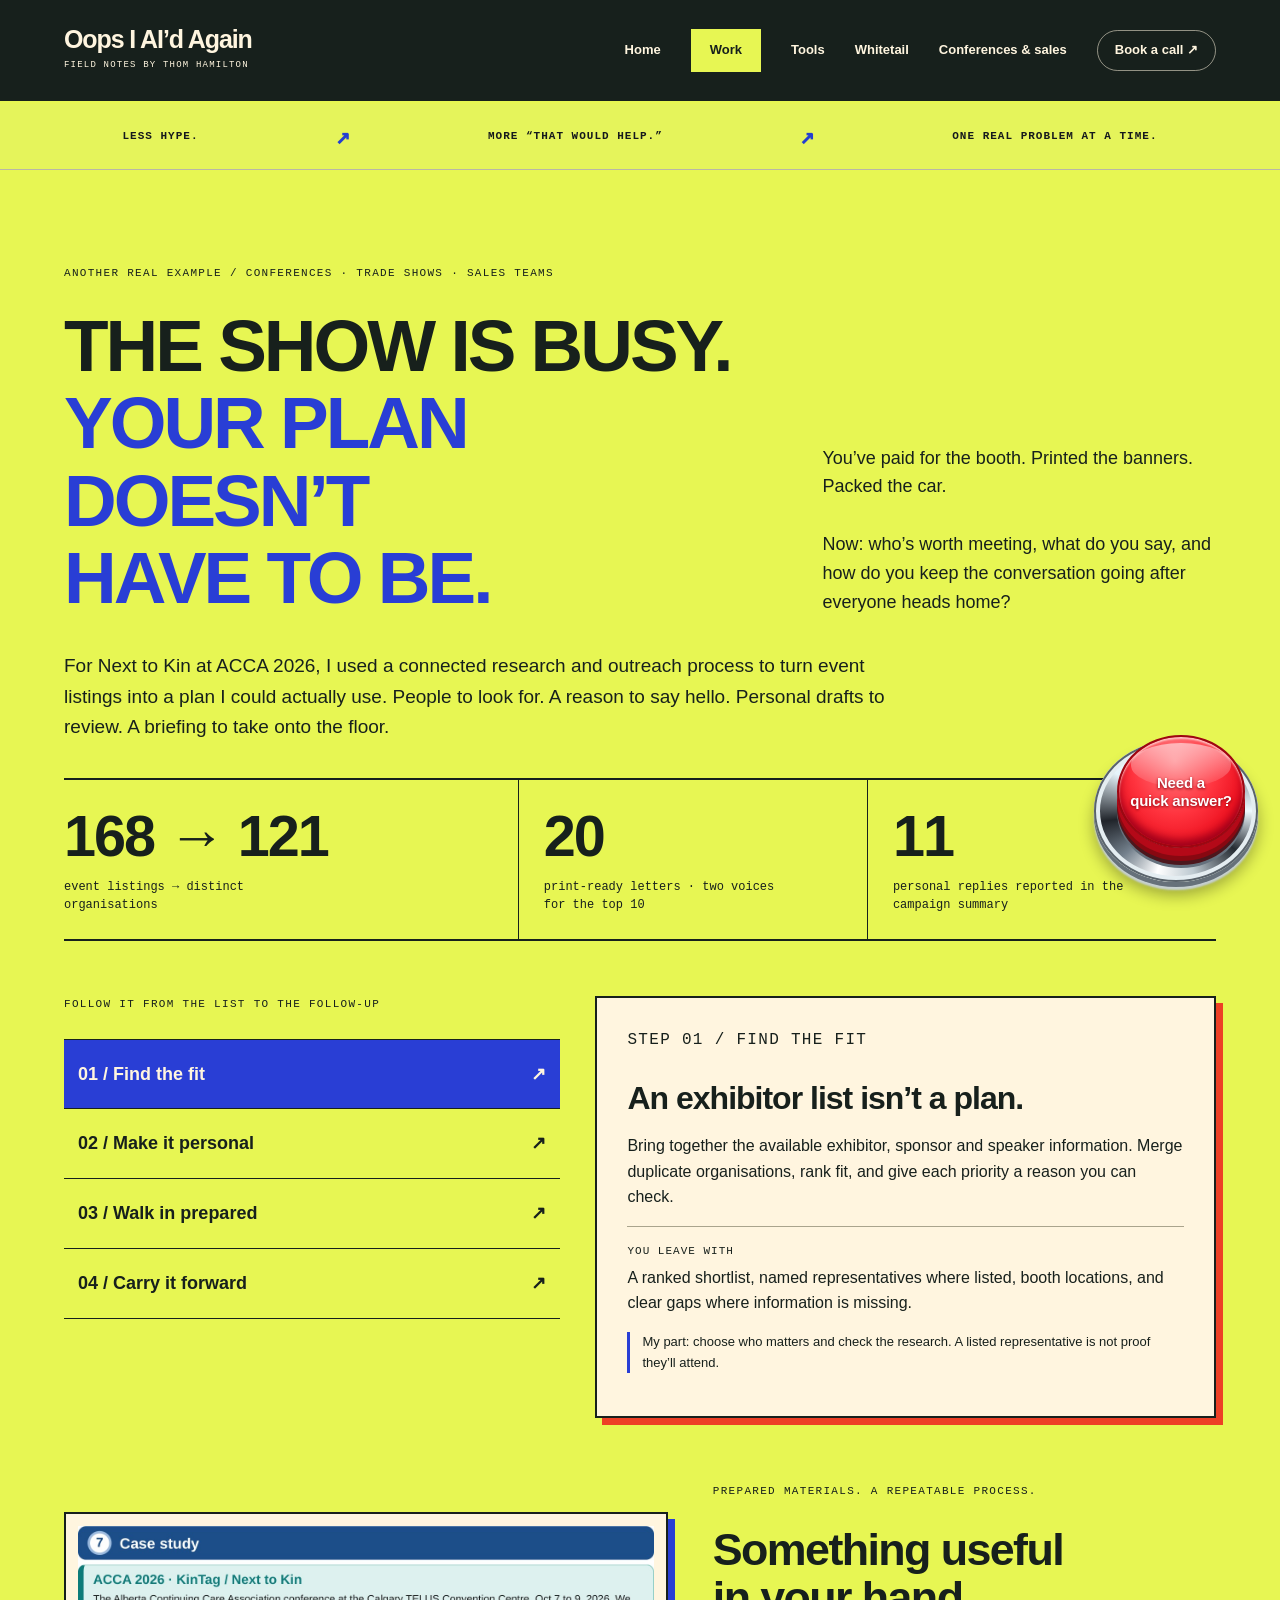
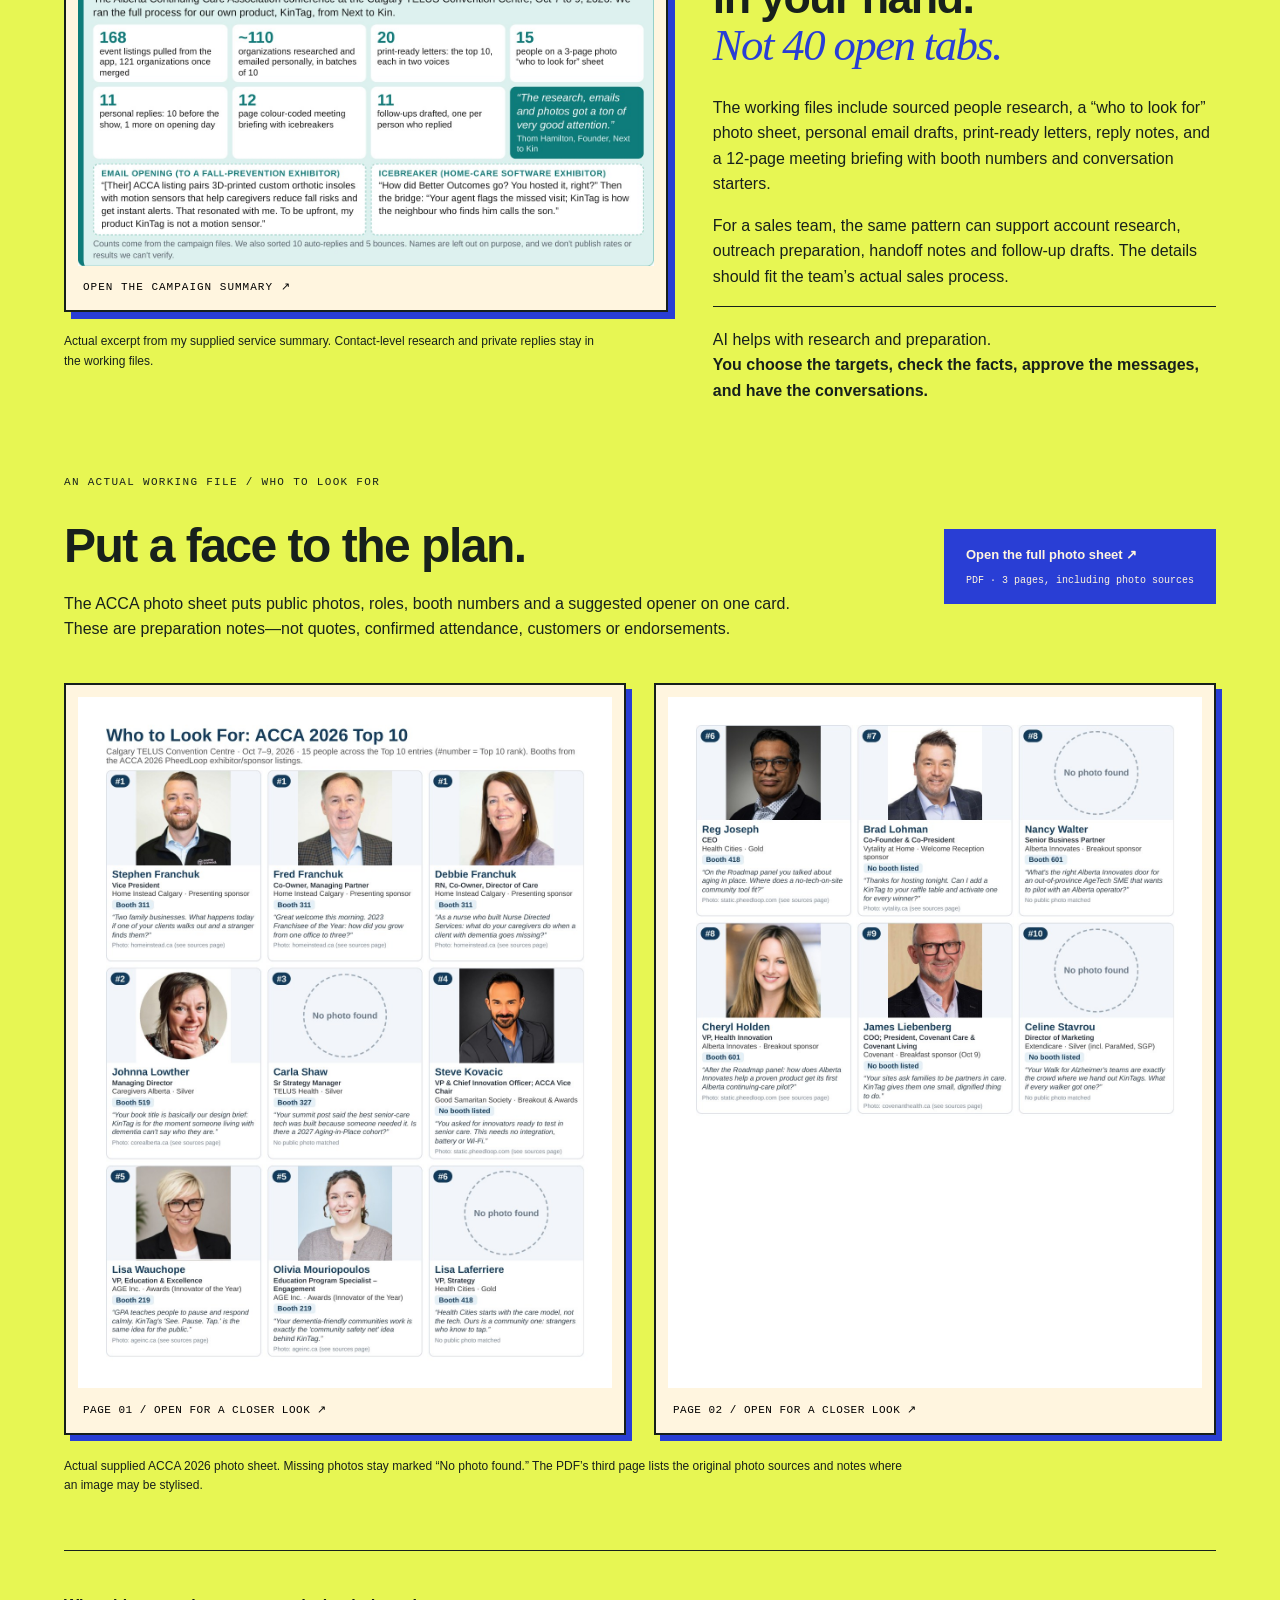
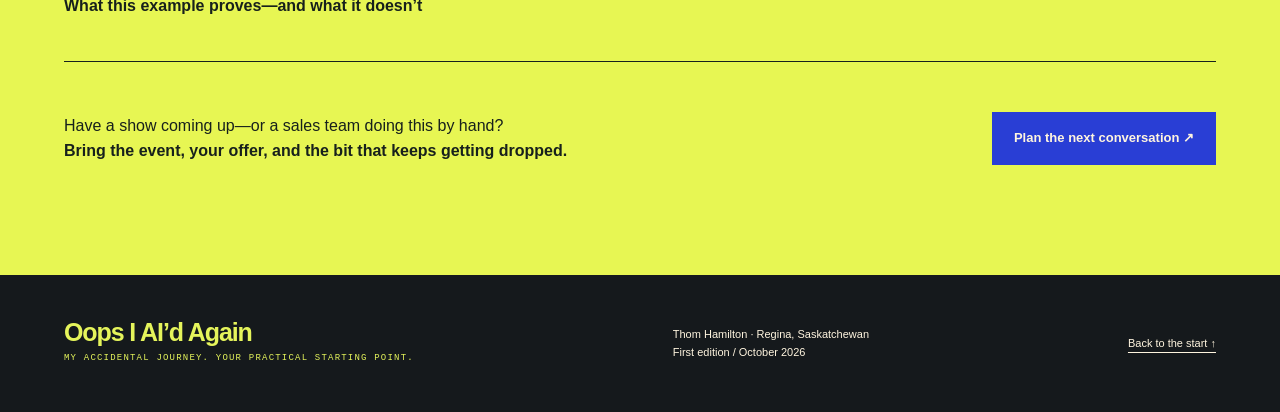
==== conference.html @ 18bdc0ee "Import current Oops I AI’d Again site from Vercel" ====
<!DOCTYPE html>

<html lang="en"><head><meta charset="utf-8"/><meta content="width=device-width,initial-scale=1" name="viewport"/><title>Conference and sales outreach — Oops I AI’d Again</title><meta content="Conference and sales outreach. Actual work and practical field notes from Thom Hamilton." name="description"/><link href="style.css" rel="stylesheet"/></head><body>
<a class="skip" href="#main">Skip to content</a><header><a class="brand" href="/">Oops I AI’d Again<span>FIELD NOTES BY THOM HAMILTON</span></a><nav aria-label="Main"><a href="/">Home</a><a class="nav-work" href="work.html">Work</a><a href="/#website-check">Tools</a><a href="whitetail.html">Whitetail</a><a href="conference.html">Conferences &amp; sales</a><a class="nav-cta" href="https://calendar.app.google/zX1U5LTyb2GVK5Aa7" rel="noopener" target="_blank">Book a call ↗</a></nav></header>
<main id="main">
<div aria-hidden="true" class="colour-strip"><span>LESS HYPE.</span><b>↗</b><span>MORE “THAT WOULD HELP.”</span><b>↗</b><span>ONE REAL PROBLEM AT A TIME.</span></div>
<dialog aria-labelledby="artifact-title" id="artifact-dialog"><div class="artifact-toolbar"><h2 id="artifact-title"></h2><button aria-label="Close work sample" id="close-artifact">Close ×</button></div><p id="artifact-caption"></p><div class="artifact-image-wrap"><img alt="" id="artifact-image"/></div></dialog>
<section class="section conference-case" id="conference"><div class="conference-top"><div><p class="eyebrow">ANOTHER REAL EXAMPLE / CONFERENCES · TRADE SHOWS · SALES TEAMS</p><h2>THE SHOW IS BUSY.<br/><span>YOUR PLAN DOESN’T<br/>HAVE TO BE.</span></h2></div><p>You’ve paid for the booth. Printed the banners. Packed the car.<br/><br/>Now: who’s worth meeting, what do you say, and how do you keep the conversation going after everyone heads home?</p></div><p class="conference-lede">For Next to Kin at ACCA 2026, I used a connected research and outreach process to turn event listings into a plan I could actually use. People to look for. A reason to say hello. Personal drafts to review. A briefing to take onto the floor.</p><div class="conference-stats"><div><strong>168 → 121</strong><span>event listings → distinct organisations</span></div><div><strong>20</strong><span>print-ready letters · two voices for the top 10</span></div><div><strong>11</strong><span>personal replies reported in the campaign summary</span></div></div><div class="conference-walkthrough"><div><p class="eyebrow">FOLLOW IT FROM THE LIST TO THE FOLLOW-UP</p><div aria-label="Explore the conference outreach process" class="conference-controls" role="group"><button aria-pressed="true" data-conference="0" type="button">01 / Find the fit <span>↗</span></button><button aria-pressed="false" data-conference="1" type="button">02 / Make it personal <span>↗</span></button><button aria-pressed="false" data-conference="2" type="button">03 / Walk in prepared <span>↗</span></button><button aria-pressed="false" data-conference="3" type="button">04 / Carry it forward <span>↗</span></button></div></div><div aria-label="Selected outreach step" aria-live="polite" class="conference-panel" id="conference-panel" role="region"><p class="eyebrow" id="conference-step">STEP 01 / FIND THE FIT</p><h3 id="conference-title">An exhibitor list isn’t a plan.</h3><p id="conference-description">Bring together the available exhibitor, sponsor and speaker information. Merge duplicate organisations, rank fit, and give each priority a reason you can check.</p><p class="conference-output"><strong>You leave with</strong><span id="conference-output">A ranked shortlist, named representatives where listed, booth locations, and clear gaps where information is missing.</span></p><p id="conference-human">My part: choose who matters and check the research. A listed representative is not proof they’ll attend.</p></div></div><div class="conference-evidence"><figure><button aria-label="Inspect the actual ACCA campaign summary excerpt" data-artifact="conference-proof" type="button"><img alt="Excerpt from the supplied ACCA 2026 campaign summary showing preparation counts, reported replies and anonymised outreach examples" height="798" loading="lazy" src="assets/conference-proof.jpg" width="1350"/><span>OPEN THE CAMPAIGN SUMMARY ↗</span></button><figcaption>Actual excerpt from my supplied service summary. Contact-level research and private replies stay in the working files.</figcaption></figure><div><p class="eyebrow">PREPARED MATERIALS. A REPEATABLE PROCESS.</p><h3>Something useful<br/>in your hand.<br/><em>Not 40 open tabs.</em></h3><p>The working files include sourced people research, a “who to look for” photo sheet, personal email drafts, print-ready letters, reply notes, and a 12-page meeting briefing with booth numbers and conversation starters.</p><p>For a sales team, the same pattern can support account research, outreach preparation, handoff notes and follow-up drafts. The details should fit the team’s actual sales process.</p><p class="conference-approval">AI helps with research and preparation.<br/><strong>You choose the targets, check the facts, approve the messages, and have the conversations.</strong></p></div></div><div class="conference-photo-proof"><div class="photo-proof-heading"><div><p class="eyebrow">AN ACTUAL WORKING FILE / WHO TO LOOK FOR</p><h3>Put a face to the plan.</h3><p>The ACCA photo sheet puts public photos, roles, booth numbers and a suggested opener on one card. These are preparation notes—not quotes, confirmed attendance, customers or endorsements.</p></div><a class="button" href="assets/conference-photo-sheet.pdf" rel="noopener" target="_blank">Open the full photo sheet ↗<span class="photo-pdf-note">PDF · 3 pages, including photo sources</span></a></div><div class="conference-photo-pages"><figure><button aria-label="Enlarge page one of the actual ACCA photo sheet" data-artifact="conference-photos-1" type="button"><img alt="Page one of Thom’s ACCA 2026 who-to-look-for sheet with public profile photos, roles, booths and suggested openers" height="1584" loading="lazy" src="assets/conference-photos-1.jpg" width="1224"/><span>PAGE 01 / OPEN FOR A CLOSER LOOK ↗</span></button></figure><figure><button aria-label="Enlarge page two of the actual ACCA photo sheet" data-artifact="conference-photos-2" type="button"><img alt="Page two of the ACCA photo sheet, including clearly marked gaps where no matching public photo was found" height="1584" loading="lazy" src="assets/conference-photos-2.jpg" width="1224"/><span>PAGE 02 / OPEN FOR A CLOSER LOOK ↗</span></button></figure></div><p class="photo-proof-caption">Actual supplied ACCA 2026 photo sheet. Missing photos stay marked “No photo found.” The PDF’s third page lists the original photo sources and notes where an image may be stylised.</p></div><details class="conference-record"><summary>What this example proves—and what it doesn’t</summary><p>This is my own Next to Kin / KinTag campaign for ACCA 2026 in Calgary, October 7–9. The supplied playbook and campaign summary describe 168 listings merged into 121 organisations, 20 letter variants for the top 10, a 12-page briefing, and 11 personal replies. The summary separates those replies from 10 auto-replies and 5 bounces.</p><p>These are documented preparation and reported reply counts, not independently audited results, booked meetings, sales or a conversion rate. The exhibit and sponsor research distinguishes listed people from likely contacts; it doesn’t establish who attended. Follow-up drafts are preparation, not proof of a completed sale.</p><p>Every event has different data and access limits. We agree on the scope first. Event outreach is quoted for the research, volume, materials and support involved; the site’s $999 AI implementation starting price is not a fixed price for a complete conference campaign.</p></details><div class="conference-cta"><p>Have a show coming up—or a sales team doing this by hand?<br/><strong>Bring the event, your offer, and the bit that keeps getting dropped.</strong></p><a class="button" href="https://calendar.app.google/zX1U5LTyb2GVK5Aa7" rel="noopener" target="_blank">Plan the next conversation ↗</a></div></section>
</main><footer><a class="brand" href="/">Oops I AI’d Again<span>MY ACCIDENTAL JOURNEY. YOUR PRACTICAL STARTING POINT.</span></a><p>Thom Hamilton · Regina, Saskatchewan<br/>First edition / October 2026</p><a href="#main">Back to the start ↑</a></footer><button aria-controls="thom-bot" aria-expanded="false" class="bot-launch" id="thom-bot-toggle"><span class="bot-button-face"><span>Need a<br/>quick answer?</span></span></button><aside aria-labelledby="bot-title" aria-modal="false" class="thom-bot" hidden="" id="thom-bot" role="dialog"><div class="bot-head"><div><span>OOPS / A LITTLE HELP</span><h2 id="bot-title">Ask about Thom.</h2></div><button aria-label="Close chat" id="bot-close" type="button">×</button></div><p class="bot-intro">I’m the site’s AI helper, not Thom. I can explain his work and help you find a place to start.</p><div aria-label="Conversation" aria-live="polite" class="bot-messages" id="bot-messages" role="log" tabindex="0"><div class="bot-message assistant"><p>What are you curious about? The things Thom builds, how he approaches a problem, or whether a chat might help?</p></div></div><div class="bot-suggestions" id="bot-suggestions"><button type="button">What does Thom actually do?</button><button type="button">What did he build for Whitetail?</button><button type="button">How much does it cost to work with him?</button></div><form id="bot-form"><label class="bot-label" for="bot-question">Your question</label><div class="bot-input"><textarea aria-describedby="bot-privacy" id="bot-question" maxlength="1200" placeholder="Ask me something…" required="" rows="2"></textarea><button id="bot-send" type="submit">Ask ↗</button></div></form><p id="bot-status" role="status"></p><p id="bot-privacy">Messages go to the AI service. Leave out private or customer information. This chat doesn’t email Thom.</p><div class="bot-foot"><a href="https://calendar.app.google/zX1U5LTyb2GVK5Aa7" rel="noopener" target="_blank">Talk to the actual Thom ↗</a><button id="bot-clear" type="button">Clear chat</button></div></aside><script src="app.js"></script><script src="bot.js"></script></body></html>
---- style.css ----
:root{--paper:#f5f2e9;--ink:#202b26;--muted:#63675c;--orange:#dc4827;--line:#c9c9bb;--green:#dce4d7}*{box-sizing:border-box}html{scroll-behavior:smooth;scroll-padding-top:26px}body{margin:0;background:var(--paper);color:var(--ink);font-family:Arial,Helvetica,sans-serif;font-size:16px;line-height:1.6}a{color:inherit;text-underline-offset:5px}button,textarea{font:inherit}button,a,summary,textarea{outline-offset:6px}button{cursor:pointer}header{max-width:1440px;margin:auto;padding:29px 5%;display:flex;justify-content:space-between;align-items:center;border-bottom:1px solid var(--line)}.brand{text-decoration:none;font-weight:900;font-size:23px;letter-spacing:-1px;line-height:1.2}.brand span{display:block;font:9px/2.5 monospace;letter-spacing:1.2px}nav{display:flex;gap:30px;align-items:center;font-size:13px}nav a{text-decoration:none}.nav-cta{border:1px solid;padding:9px 17px}.hero{position:relative;max-width:1440px;margin:auto;padding:45px 5% 0}.eyebrow{font:11px/1.6 monospace;letter-spacing:1.3px;margin:0 0 25px}.dot{display:inline-block;width:7px;height:7px;background:var(--orange);border-radius:50%;margin-right:8px}h1{font-size:clamp(66px,8.8vw,128px);line-height:.99;letter-spacing:-7px;margin:35px 0 35px;font-weight:800;max-width:1050px}em{font-family:Georgia,serif;font-weight:400;color:var(--orange)}.hero-bottom{display:flex;justify-content:space-between;align-items:end;max-width:1030px;gap:25px}.hero-bottom p{font-size:17px;line-height:1.8;margin:0}.hero-bottom strong{font-weight:400;color:var(--muted);font-size:14px}.button{display:inline-flex;align-items:center;justify-content:space-between;gap:35px;border:0;background:var(--ink);color:var(--paper);padding:16px 22px;text-decoration:none;font-size:13px}.button:hover{background:var(--orange)}.margin-note{position:absolute;right:7%;top:230px;transform:rotate(8deg);font:italic 20px/1.3 Georgia;color:var(--orange)}.margin-note svg{display:block;width:85px;fill:none;stroke:var(--orange);stroke-width:2}.hero-rule{margin-top:57px;padding:17px 0;display:flex;justify-content:space-between;border-top:1px solid var(--line);font:9px/1.5 monospace;letter-spacing:1px}.section{padding:95px max(5%,calc((100vw - 1296px)/2));border-top:1px solid var(--line);scroll-margin-top:0}h2{font-size:clamp(37px,4.2vw,61px);line-height:1.06;letter-spacing:-2.5px;margin:0 0 25px;max-width:850px}h3{line-height:1.2;letter-spacing:-.6px}.section-intro{max-width:780px}.section-intro>p:last-child{color:var(--muted);max-width:650px}.headaches{margin-top:40px;display:grid;grid-template-columns:1fr 1fr;gap:0 35px}.headaches button{border:0;border-top:1px solid var(--line);padding:19px 8px;background:none;display:flex;gap:20px;text-align:left;color:var(--muted);font:12px monospace}.headaches button span{flex:1;font:20px Arial;color:var(--ink)}.headaches button[aria-pressed=true]{background:var(--green)}.pain-result{margin-top:30px;padding:30px;border:1px solid var(--line);border-left:4px solid var(--orange);max-width:900px}.pain-result .eyebrow{margin-bottom:10px}.pain-result h3{margin:0;font-size:25px}.pain-result p{max-width:720px;color:var(--muted)}.pain-result a{font-size:13px}.job{background:var(--ink);color:var(--paper)}.job .section-intro>p:last-child{color:#c3cbbf}.status-note{font-size:12px;max-width:950px;margin:30px 0;color:#c3cbbf}.badge{display:inline-block;font:9px/1.5 monospace;letter-spacing:.6px;padding:4px 8px;background:#dfe8d8;color:var(--ink);margin-right:8px}.job-layout{display:grid;grid-template-columns:34% 1fr;border:1px solid #5a635b;margin-top:28px}.steps{display:flex;flex-direction:column;border-right:1px solid #5a635b}.steps button{background:none;color:#c3cbbf;text-align:left;border:0;border-bottom:1px solid #5a635b;padding:17px 20px;font-size:13px;display:flex;gap:18px}.steps button:last-child{border:0}.steps button[aria-pressed=true]{background:#e8e9dd;color:var(--ink)}.steps button span{font:10px monospace;color:var(--orange)}.step-panel{padding:35px 40px;min-height:560px}.step-panel h3{font-size:35px;margin:5px 0 25px}.step-panel dl{display:grid;grid-template-columns:1fr 1fr;gap:24px;margin:0}.step-panel dt{font:10px monospace;letter-spacing:1px;color:#bfc9b8;margin-bottom:7px}.step-panel dd{margin:0;font-size:14px}.equivalent{margin-top:28px;background:#35423a;padding:18px;font-size:14px}.equivalent strong{font:10px monospace;letter-spacing:1px;color:#d7dfcf;display:block;margin-bottom:7px}.job-footer{display:flex;justify-content:space-between;align-items:center;margin-top:18px;font:10px monospace;color:#c3cbbf}.job-footer button{background:none;border:1px solid #86917f;color:var(--paper);padding:9px 18px}.story{display:grid;grid-template-columns:1.3fr 1fr;gap:10%}.story h2{max-width:650px}.story p:not(.eyebrow){max-width:650px}.large{font-size:22px;line-height:1.5}.notebook{background:#e9e8dc;border:1px solid #c4c7b6;transform:rotate(2deg);padding:30px;align-self:center;box-shadow:7px 8px 0 #dedfd0}.notebook>div{padding:20px 0;border-top:1px solid #bfc4b4}.notebook span{font:10px monospace;letter-spacing:1px;color:var(--muted)}.notebook h3{font:italic 33px Georgia;margin:12px 0}.notebook p{margin-bottom:0}.notebook .scribble{font:italic 23px Georgia;color:var(--orange)}.filters{display:flex;gap:10px;flex-wrap:wrap;margin:35px 0}.filters button{background:none;border:1px solid var(--line);border-radius:30px;padding:9px 17px;font-size:12px;color:var(--ink)}.filters button[aria-pressed=true]{background:var(--ink);color:var(--paper);border-color:var(--ink)}.work-grid{display:grid;grid-template-columns:repeat(3,1fr);gap:18px}.work-card{padding:25px;border:1px solid var(--line);display:flex;flex-direction:column;min-height:260px;background:#f8f6ee}.work-card .num{font:12px monospace;color:var(--orange);margin-bottom:22px}.work-card h3{font-size:24px;margin:0 0 13px}.work-card p{font-size:14px;color:var(--muted);margin:0 0 20px}.work-card .badge{margin-top:auto;align-self:start}.source-note{font-size:11px;color:var(--muted);margin-top:25px}.mistakes{background:#e7e9df}.mistake-grid{display:grid;grid-template-columns:repeat(3,1fr);gap:45px;margin-top:45px}.mistake-grid span{font:11px monospace;color:var(--orange)}.mistake-grid h3{font-size:26px}.mistake-grid p{font-size:14px;color:#515c50}.wiring{display:flex;gap:15px;align-items:center;flex-wrap:wrap;padding:30px 0}.wiring span{border:1px solid var(--line);padding:16px 22px;font-size:14px}.wiring .human{background:var(--green)}details{border-top:1px solid var(--line);border-bottom:1px solid var(--line);margin-top:20px}summary{cursor:pointer;padding:22px 0;list-style:none;display:flex;justify-content:space-between}details dl{display:grid;grid-template-columns:1fr 1fr;gap:25px 45px;padding-bottom:20px}details dt{font-weight:bold}details dd{margin:6px 0 0;color:var(--muted);font-size:14px}.talk{background:var(--orange);color:#fff8ed}.talk em{color:inherit}.talk>p{max-width:600px}.conversation{max-width:650px;margin-top:35px}.conversation label{display:block;font-size:13px;margin-bottom:10px}textarea{width:100%;padding:18px;border:1px solid #8a2c15;background:#fff5e7;color:var(--ink);resize:vertical;margin-bottom:12px;border-radius:0}.conversation>p{font-size:11px}.contact-note{font-size:12px;opacity:.9;margin-top:30px}footer{padding:40px 5%;display:flex;justify-content:space-between;align-items:center;gap:25px}footer p,footer>a:last-child{font-size:11px}.skip{position:absolute;left:10px;top:-80px;background:var(--ink);color:white;padding:10px;z-index:20}.skip:focus{top:10px}[hidden]{display:none!important}@media(min-width:1600px){.hero{padding-left:0;padding-right:0}}@media(max-width:900px){nav{gap:16px}nav a:first-child{display:none}.margin-note{right:5%;top:310px;font-size:16px}h1{letter-spacing:-4px}.hero-bottom{display:block}.hero-bottom .button{margin-top:25px}.story{gap:40px;grid-template-columns:1fr}.notebook{max-width:620px;transform:none}.work-grid{grid-template-columns:1fr 1fr}.step-panel{padding:28px}.step-panel dl{grid-template-columns:1fr}.job-layout{grid-template-columns:35% 1fr}.mistake-grid{gap:25px}.hero-rule span:nth-child(2){display:none}}@media(max-width:600px){header{padding:20px 6%}.brand{font-size:20px}nav a{display:none}nav .nav-cta{display:block;font-size:11px}.hero{padding:35px 6% 0}.hero .eyebrow{font-size:9px;max-width:260px}h1{font-size:65px;letter-spacing:-3.5px}.margin-note{display:none}.hero-bottom p{font-size:15px}.hero-bottom strong{display:block;margin-top:12px;line-height:1.5}.hero-rule{margin-top:35px;font-size:8px}.section{padding:60px 6%}h2{font-size:40px;letter-spacing:-1.6px}.headaches{grid-template-columns:1fr;margin-top:28px}.headaches button span{font-size:17px}.job-layout{display:block}.steps{display:grid;grid-template-columns:1fr 1fr;border-right:0}.steps button{border-bottom:1px solid #5a635b!important;padding:13px 10px;font-size:11px;gap:9px}.step-panel{padding:25px 20px;min-height:0}.step-panel h3{font-size:29px}.step-panel dl{gap:19px}.job-footer>span{display:none}.job-footer{justify-content:end}.work-grid,.mistake-grid,details dl{grid-template-columns:1fr}.work-card{min-height:230px}.mistake-grid{gap:25px}.mistake-grid h3{margin:12px 0}.wiring{display:grid;grid-template-columns:1fr;text-align:center;gap:8px}.wiring b{transform:rotate(90deg)}footer{padding:30px 6%;align-items:start;flex-direction:column}.filters{gap:8px}.filters button{font-size:11px;padding:8px 12px}.notebook{padding:23px}.pain-result{padding:22px}}@media(prefers-reduced-motion:reduce){html{scroll-behavior:auto}*{animation:none!important;transition:none!important}}
/* Second edition: bold colour fields, process overlays, knockout typography. */
:root{--paper:#fff5df;--ink:#15191c;--muted:#4b514c;--orange:#e63c24;--line:#b9b6a7;--green:#e5f45b;--cobalt:#243fd1;--acid:#e5f45b}header{max-width:none;background:var(--orange);color:var(--paper);border:0;padding-top:24px;padding-bottom:24px}.brand{font-size:25px;letter-spacing:-1.1px}.brand span{font-size:9px}nav{font-weight:700}.nav-cta{border-radius:30px;border-color:#fff5df88}.hero{max-width:none;background:var(--cobalt);color:var(--acid);padding:45px max(5%,calc((100vw - 1296px)/2)) 0;isolation:isolate;overflow:hidden}.hero:after{content:'';position:absolute;inset:0;background:linear-gradient(90deg,#243fd1 10%,#243fd1c9 65%,#243fd144);z-index:-1}.hero-map{position:absolute;right:-70px;top:10px;width:58%;height:100%;color:var(--acid);opacity:.33;z-index:-2;transform:rotate(-12deg);pointer-events:none}.hero-map svg{width:100%;height:100%;object-fit:cover}.hero .dot{background:var(--acid)}h1{font-family:Impact,'Arial Narrow',Arial,sans-serif;font-size:clamp(66px,8.4vw,130px);letter-spacing:-.035em;line-height:.94;font-weight:900;max-width:1160px;margin-top:38px;margin-bottom:35px}h1 em{font-family:inherit;font-style:normal;font-weight:inherit;color:transparent;-webkit-text-stroke:1.6px var(--acid);letter-spacing:-.025em}.hero-bottom{max-width:1150px}.hero-bottom p{color:var(--paper)}.hero-bottom strong{color:#d9defb}.hero .button{background:var(--acid);color:var(--ink);font-weight:700}.hero .button:hover{background:var(--paper)}.margin-note{right:6%;top:148px;font:bold 12px/1.3 monospace;color:var(--acid);border:1px solid var(--acid);padding:16px;transform:rotate(8deg)}.margin-note svg{display:none}.hero-rule{border-color:#e5f45b66;margin-top:48px}.colour-strip{background:var(--acid);display:flex;justify-content:space-around;align-items:center;gap:20px;padding:18px 5%;font:bold 11px monospace;letter-spacing:1px}.colour-strip b{font-size:24px;color:var(--cobalt)}h2{font-weight:900;letter-spacing:-.045em}h2 em{font-family:inherit;font-style:normal;font-weight:900}#stuck{background:var(--paper)}.headaches button{padding:22px 14px}.headaches button[aria-pressed=true]{background:var(--acid);border-color:var(--ink)}.pain-result{background:var(--ink);color:var(--paper);border:0;border-left:6px solid var(--orange)}.pain-result .eyebrow{color:var(--acid)}.pain-result p{color:#d7d8ce}.job{background:var(--orange);color:var(--paper)}.job .section-intro>p:last-child,.status-note{color:#fff0dc}.badge{background:var(--acid);color:var(--ink);font-weight:700}.job-layout{border-color:#fff5df77;background:#a3211233}.steps{border-color:#fff5df77}.steps button{color:var(--paper);border-color:#fff5df77;font-weight:600}.steps button span{color:var(--acid)}.steps button[aria-pressed=true]{background:var(--acid);color:var(--ink)}.steps button[aria-pressed=true] span{color:var(--ink)}.step-panel dt{color:var(--acid)}.equivalent{background:#15191c;color:var(--paper)}.equivalent strong{color:var(--acid)}.job-footer{color:var(--paper)}.job-footer button{border-color:var(--paper);color:var(--paper)}.story{background:var(--acid)}.story h2 em{color:var(--cobalt)}.notebook{background:var(--cobalt);color:var(--paper);border:0;box-shadow:10px 10px 0 var(--orange);transform:rotate(2deg)}.notebook>div{border-color:#fff5df55}.notebook span{color:var(--acid)}.notebook h3{font-family:Arial,sans-serif;font-style:normal;font-weight:800;letter-spacing:-1px}.notebook .scribble{color:var(--acid)}.work{background:var(--paper)}.work-card{border:0;background:#e9e7dc;border-top:4px solid var(--cobalt);min-height:285px}.work-card:nth-child(3n+2){background:#e6eafc;border-color:var(--orange)}.work-card:nth-child(3n){background:#ebf0bd;border-color:var(--ink)}.work-card h3{font-size:27px;font-weight:800}.work-card .num{font-weight:700}.filters button[aria-pressed=true]{background:var(--cobalt);border-color:var(--cobalt)}.mistakes{background:var(--cobalt);color:var(--paper)}.mistakes h2{max-width:1000px}.mistake-grid span{color:var(--acid)}.mistake-grid p{color:#e1e6ff}.mistake-grid article{border-top:1px solid #fff5df77;padding-top:20px}.hood{background:var(--paper)}.wiring span{background:var(--ink);color:var(--paper);border:0}.wiring .human{background:var(--acid);color:var(--ink)}.talk{background:var(--orange);color:var(--paper);position:relative;overflow:hidden}.talk h2{font-size:clamp(48px,6.5vw,95px);max-width:1100px;line-height:.98}.talk h2 em{color:transparent;-webkit-text-stroke:1.5px var(--paper)}.talk .button{background:var(--acid);color:var(--ink);font-weight:700}footer{background:var(--ink);color:var(--paper)}footer .brand{color:var(--acid)}
@media(max-width:900px){.margin-note{display:none}h1{font-size:clamp(64px,9vw,95px)}.hero-map{width:90%;right:-180px}.hero-bottom{display:block}.colour-strip span:last-child,.colour-strip b:last-of-type{display:none}}
@media(max-width:600px){header{padding:20px 6%}.brand{font-size:20px}.hero{padding:35px 6% 0}h1{font-size:clamp(48px,11.8vw,70px);letter-spacing:-.04em;line-height:.98;margin:30px 0}.hero .eyebrow{font-size:9px;max-width:280px}h1 em{-webkit-text-stroke:1px var(--acid)}.hero-bottom p{font-size:15px}.hero-map{width:130%;right:-200px}.hero-rule{margin-top:35px}.colour-strip{font-size:8px;gap:10px;padding:13px 6%}.colour-strip b{font-size:18px}.notebook{transform:none;box-shadow:6px 6px 0 var(--orange)}.steps button{border-color:#fff5df77!important}.talk h2{font-size:49px}.talk h2 em{-webkit-text-stroke:1px var(--paper)}.work-card{min-height:230px}}
.made{background:var(--ink);color:var(--paper);padding-top:70px;padding-bottom:70px}.made-intro{display:grid;grid-template-columns:1.5fr 1fr;align-items:end;gap:60px;margin-bottom:40px}.made h2{font-family:Impact,'Arial Narrow',Arial,sans-serif;font-size:clamp(54px,7vw,100px);line-height:.95;letter-spacing:-.025em;margin-bottom:0}.made .eyebrow{color:var(--acid)}.outline{color:transparent;-webkit-text-stroke:1.3px var(--acid)}.made-intro>p{max-width:400px;font-size:15px;color:#d5d6cc}.artifact{margin:0 0 35px}.artifact-open{display:block;border:0;padding:0;position:relative;width:100%;overflow:hidden;text-align:left;background:var(--paper);color:var(--acid)}.artifact-open img{display:block;width:100%;height:100%;object-fit:contain;transition:transform .4s}.artifact-open:hover img{transform:scale(1.025)}.artifact-open:focus-visible{outline:3px solid var(--acid);outline-offset:5px}.artifact-lead .artifact-open{height:620px}.artifact-lead img{object-fit:cover;object-position:60% 50%}.artifact-wash{position:absolute;inset:0;background:linear-gradient(90deg,#111a67eb 0%,#172e9bac 35%,#172e9b00 75%);pointer-events:none}.artifact-label{position:absolute;top:25px;left:28px;font:10px/1.5 monospace;letter-spacing:1px;max-width:calc(100% - 56px);background:var(--ink);color:var(--paper);padding:7px 10px}.artifact-headline{position:absolute;left:30px;bottom:85px;font:clamp(60px,6.5vw,96px)/.94 Impact,'Arial Narrow',Arial,sans-serif;letter-spacing:-.02em}.artifact-headline>span{color:transparent;-webkit-text-stroke:1.3px var(--acid)}.artifact-inspect{position:absolute;bottom:25px;left:30px;background:var(--acid);color:var(--ink);padding:10px 14px;font:bold 10px/1.5 monospace;letter-spacing:.5px}.artifact figcaption{display:grid;grid-template-columns:1fr 1.5fr;gap:40px;padding:19px 0;border-bottom:1px solid #fff5df55;font-size:13px}.artifact figcaption strong{font-size:18px;line-height:1.3}.artifact figcaption>span{color:#d5d6cc;max-width:650px}.artifact-grid{display:grid;grid-template-columns:1fr 1fr;gap:28px}.artifact-grid .artifact-open{height:650px;padding:60px 30px 65px;background:var(--acid)}.letter-paper .artifact-open{background:var(--orange)}.artifact-grid img{box-shadow:8px 10px 0 #15191c55;object-fit:contain}.artifact-grid figcaption{display:block}.artifact-grid figcaption strong{display:block;margin-bottom:9px}.artifact-process .artifact-open{height:530px}.artifact-process img{object-fit:cover;object-position:50% 40%}.artifact-process .artifact-wash{background:linear-gradient(90deg,#243fd1f5,#243fd1cc 50%,#243fd155)}.artifact-process .artifact-headline{font-size:clamp(45px,6vw,85px)}.made-next{display:inline-block;font-weight:700;font-size:14px;padding:10px 0;color:var(--acid)}#artifact-dialog{width:min(1200px,94vw);max-height:94vh;border:0;background:var(--paper);color:var(--ink);padding:25px}#artifact-dialog::backdrop{background:#10151be8}.artifact-toolbar{display:flex;justify-content:space-between;gap:25px;align-items:center;border-bottom:1px solid var(--line);padding-bottom:15px}.artifact-toolbar h2{font-size:27px;letter-spacing:-1px;margin:0}.artifact-toolbar button{background:var(--ink);color:var(--paper);padding:9px 16px;white-space:nowrap;border:0;font-size:13px}#artifact-caption{font-size:13px;max-width:850px}.artifact-image-wrap{background:#e4e1d4;text-align:center;padding:15px}.artifact-image-wrap img{max-width:100%;height:auto;max-height:none;display:block;margin:auto}body:has(dialog[open]){overflow:hidden}.contact-note a{font-weight:700}@media(max-width:900px){.made-intro{grid-template-columns:1fr;gap:20px}.made-intro>p{max-width:650px}.artifact-lead .artifact-open{height:500px}.artifact-grid .artifact-open{height:500px;padding:70px 20px 70px}.artifact-headline{font-size:65px}.artifact-process .artifact-open{height:470px}}@media(max-width:600px){.made{padding:50px 6%}.made h2{font-size:49px}.made-intro{gap:15px}.artifact-lead .artifact-open{height:440px}.artifact-lead img{object-position:62% 50%}.artifact-wash{background:linear-gradient(0deg,#111a67ee,#172e9b55 60%,#172e9b00)}.artifact-label{font-size:8px;top:15px;left:15px;max-width:calc(100% - 30px);padding:6px 8px}.artifact-headline{left:20px;bottom:75px;font-size:50px}.artifact-inspect{left:20px;bottom:20px;font-size:9px}.artifact figcaption{grid-template-columns:1fr;gap:10px;font-size:12px}.artifact figcaption strong{font-size:19px}.artifact-grid{grid-template-columns:1fr;gap:0}.artifact-grid .artifact-open{height:510px;padding:60px 20px 65px}.artifact-process .artifact-open{height:380px}.artifact-process .artifact-headline{font-size:42px}.artifact-toolbar h2{font-size:21px}#artifact-dialog{padding:16px}.artifact-image-wrap{padding:0}.artifact-toolbar button{padding:8px 12px}}
/* Actual work is the hero's visual evidence. */
.hero-work{position:absolute;inset:0;z-index:-2;pointer-events:none;overflow:hidden}.hero-work-piece{position:absolute;box-shadow:12px 18px 0 #111a6744}.hero-work-piece img{display:block;width:100%;height:100%;object-fit:cover}.hero-work-art{width:26%;height:79%;top:7%;right:21%;transform:rotate(-13deg);background:#fff}.hero-work-art img{object-fit:contain}.hero-work-letter{width:27%;height:83%;top:6%;right:0;transform:rotate(11deg);background:#fff}.hero-work-letter img{object-fit:contain}.hero-work-tag{width:38%;height:52%;bottom:0;right:10%;transform:rotate(-5deg);border:6px solid var(--acid);box-shadow:14px 16px 0 #15191c66}.hero-work-tag img{object-position:50% 42%}.hero:after{background:linear-gradient(90deg,#243fd1fb 0%,#243fd1e8 30%,#243fd1b8 48%,#243fd14d 77%,#243fd155 100%)}.hero-map{display:none}.hero h1{position:relative;z-index:1;max-width:1120px;text-shadow:0 2px 16px #101e6f33}.hero h1 em{-webkit-text-stroke:1.8px var(--acid);text-shadow:none}.hero-bottom,.hero-rule,.hero>.eyebrow{position:relative;z-index:1}.hero-bottom p{background:#243fd1bd;padding:12px 16px;margin-left:-16px;max-width:580px}.hero-bottom .button{box-shadow:5px 5px 0 #15191c66}.margin-note{top:38px;right:6%;background:var(--ink);z-index:2;border-color:var(--acid)}.hero-rule{background:#243fd1e8}.hero-work-tag:after{content:'FROM MY WORKBENCH';position:absolute;bottom:10px;right:10px;font:bold 9px monospace;letter-spacing:1px;background:var(--ink);color:var(--acid);padding:7px 9px}@media(max-width:900px){.hero-work-art{right:27%;width:35%;height:68%;top:6%}.hero-work-letter{right:-10%;width:40%;height:73%}.hero-work-tag{width:46%;height:42%;right:0%;bottom:2%}.hero:after{background:linear-gradient(90deg,#243fd1fa 0%,#243fd1d9 35%,#243fd188 70%,#243fd16b)}.hero-bottom p{max-width:520px}.margin-note{display:none}}@media(max-width:600px){.hero{padding-bottom:0}.hero-work-art{width:45%;height:290px;right:38%;top:45px;transform:rotate(-12deg)}.hero-work-letter{width:48%;height:300px;right:-7%;top:25px;transform:rotate(13deg)}.hero-work-tag{width:62%;height:190px;bottom:160px;right:-8%;transform:rotate(-8deg);border-width:4px}.hero:after{background:linear-gradient(180deg,#243fd180 0%,#243fd188 38%,#243fd1cc 60%,#243fd1f0 100%),linear-gradient(90deg,#243fd1d9 0%,#243fd14d 100%)}.hero h1{margin-top:38px;margin-bottom:32px}.hero h1 em{-webkit-text-stroke:1.15px var(--acid)}.hero-bottom p{padding:12px 10px;margin-left:-10px;background:#243fd1b8;max-width:100%;font-size:14px}.hero-bottom .button{margin-top:18px}.hero-rule{margin-top:35px}.hero-work-tag:after{font-size:7px;bottom:6px;right:6px;padding:5px}}
#alchemy-privacy{font-size:11px;line-height:1.6;margin:0 0 18px;max-width:620px}#alchemy-status{font-size:12px;line-height:1.6;min-height:20px}.conversation{max-width:850px}#alchemy-go:disabled{opacity:.65;cursor:wait}#alchemy-result{margin-top:35px;border-top:1px solid #fff5df77;padding-top:30px}#alchemy-result>.eyebrow{color:var(--acid);margin-bottom:14px}#alchemy-result>h3{font-size:32px;margin-top:0}#alchemy-cards{display:grid;grid-template-columns:1fr 1fr;gap:15px}#alchemy-cards article{background:var(--paper);color:var(--ink);padding:23px;border-top:5px solid var(--ink)}#alchemy-cards article:nth-child(2){background:var(--acid);border-color:var(--cobalt)}#alchemy-cards h4{font-size:18px;line-height:1.2;margin:0 0 12px;letter-spacing:-.5px}#alchemy-cards p{font-size:14px;line-height:1.65;margin:0}.alchemy-invite{background:var(--ink);color:var(--paper);padding:28px;margin-top:22px}.alchemy-invite h3{font-size:26px;margin:0 0 14px}.alchemy-invite>p{font-size:14px;max-width:650px}.alchemy-copy{display:block;background:transparent;border:0;border-bottom:1px solid #fff5df88;color:var(--paper);padding:8px 0;font-size:12px;margin-top:12px}#alchemy-email-note{font-size:11px;line-height:1.5;margin-bottom:0}@media(max-width:600px){#alchemy-cards{grid-template-columns:1fr}#alchemy-result>h3{font-size:29px}.alchemy-invite{padding:22px}.alchemy-invite .button{padding:14px;gap:15px}}
.whitetail-case{background:var(--cobalt);color:var(--paper)}.case-top{display:grid;grid-template-columns:1.5fr 1fr;gap:70px;align-items:end;margin-bottom:40px}.case-top h2{font-family:Impact,'Arial Narrow',Arial,sans-serif;font-size:clamp(56px,7vw,100px);line-height:.94;margin-bottom:0;letter-spacing:-.02em}.case-top .eyebrow{color:var(--acid)}.case-top>p{max-width:410px;color:#e0e5ff;font-size:15px}.case-flow{display:grid;grid-template-columns:1fr 70px 1fr;align-items:center}.case-before{border:1px solid #fff5df66;padding:25px 30px}.case-before>.eyebrow{color:var(--acid);margin-bottom:15px}.case-before>div{display:flex;justify-content:space-between;gap:20px;padding:15px 0;border-top:1px solid #fff5df44;align-items:center}.case-before strong{font-size:23px;letter-spacing:-.8px}.case-before>div>span{font-size:12px;max-width:170px;text-align:right;color:#dbe1ff}.case-arrow{font-size:45px;text-align:center;color:var(--acid)}.case-after{background:var(--acid);color:var(--ink);padding:30px;align-self:stretch;display:flex;flex-direction:column;justify-content:center}.case-after .eyebrow{margin-bottom:15px}.case-after h3{font-size:67px;line-height:.9;letter-spacing:-3px;margin:0 0 20px}.case-after>p:not(.eyebrow){font-size:15px;max-width:450px}.case-after>a{font-size:13px;font-weight:700;align-self:start}.case-after .badge{margin-top:25px;align-self:start;background:var(--ink);color:var(--acid);font-size:8px}.case-point{font-size:clamp(25px,3vw,40px);font-weight:700;letter-spacing:-1px;line-height:1.2;max-width:1000px;margin:45px 0}.case-benefits{display:grid;grid-template-columns:repeat(3,1fr);gap:35px}.case-benefits article{border-top:1px solid #fff5df66;padding-top:20px}.case-benefits article>span{font:10px monospace;color:var(--acid)}.case-benefits h3{font-size:26px;margin:15px 0}.case-benefits p{font-size:14px;color:#e0e5ff}.case-details{border-color:#fff5df66;margin-top:35px}.case-table-wrap{overflow-x:auto}.case-details table{width:100%;border-collapse:collapse;text-align:left;font-size:13px;min-width:650px}.case-details caption{text-align:left;font-size:11px;padding:10px 0 20px;color:var(--acid)}.case-details th,.case-details td{vertical-align:top;padding:14px 15px 14px 0;border-bottom:1px solid #fff5df44}.case-details thead th{font:10px monospace;color:var(--acid)}.case-details tbody th{width:18%}.case-details tbody td{width:41%}.case-footnotes{padding:15px 0;display:grid;grid-template-columns:repeat(3,1fr);gap:25px;font-size:12px;color:#e0e5ff}.case-footnotes strong{color:var(--paper)}.case-to-talk{display:inline-block;color:var(--acid);font-size:14px;font-weight:700;margin-top:25px}@media(max-width:900px){.case-top{grid-template-columns:1fr;gap:20px}.case-top>p{max-width:650px}.case-flow{grid-template-columns:1fr 40px 1fr}.case-before{padding:20px}.case-before>div{display:block}.case-before>div>span{display:block;text-align:left;margin-top:5px}.case-arrow{font-size:30px}.case-after{padding:25px}.case-after h3{font-size:53px}.case-benefits{gap:20px}}@media(max-width:600px){.case-top h2{font-size:49px}.case-flow{grid-template-columns:1fr}.case-before>div{display:flex}.case-before>div>span{text-align:right;max-width:140px}.case-before strong{font-size:21px}.case-arrow{transform:rotate(90deg);font-size:36px;line-height:1.5}.case-after h3{font-size:65px}.case-benefits,.case-footnotes{grid-template-columns:1fr;gap:15px}.case-point{margin:30px 0}.case-benefits h3{margin:12px 0}.case-to-talk{font-size:13px}}
.case-context{max-width:750px;font-size:17px;line-height:1.7;color:#e0e5ff;margin:-20px 0 40px}@media(max-width:600px){.case-context{font-size:15px;margin:-10px 0 30px}}
.case-screens{margin:45px 0}.case-screen-heading{max-width:700px}.case-screen-heading .eyebrow{color:var(--acid);margin-bottom:12px}.case-screen-heading h3{font-size:35px;margin:0 0 15px}.case-screen-heading>p:last-child{font-size:14px;color:#e0e5ff}.case-screen-grid{display:grid;grid-template-columns:1fr 1fr 1fr;gap:22px;margin-top:25px;align-items:start}.case-screen-grid figure{margin:0}.screen-open{width:100%;display:block;padding:0;border:0;background:#efeade;color:var(--ink);text-align:left;box-shadow:7px 7px 0 #15191c55;overflow:hidden}.screen-bar{display:flex;justify-content:space-between;align-items:center;background:var(--ink);color:var(--acid);padding:12px;font:9px/1.5 monospace;letter-spacing:.5px}.screen-bar b{font-size:17px}.screen-open img{display:block;width:100%;height:270px;object-fit:cover;object-position:top left}.case-screen-grid figure:first-child img{object-fit:contain}.case-screen-grid figcaption{padding-top:20px}.case-screen-grid figcaption strong{font-size:21px;line-height:1.2}.case-screen-grid figcaption p{font-size:12px;line-height:1.7;color:#e0e5ff}.case-screen-grid figcaption>span{font:8px monospace;color:var(--acid);letter-spacing:.5px}.screen-open:hover{outline:2px solid var(--acid);outline-offset:4px}@media(max-width:900px){.case-screen-grid{grid-template-columns:1fr}.screen-open img{height:360px;object-fit:contain}.case-screen-grid figure{display:grid;grid-template-columns:1.3fr 1fr;gap:25px}.case-screen-grid figcaption{padding-top:0}.case-screen-grid figure:first-child img{height:260px}}@media(max-width:600px){.case-screen-heading h3{font-size:29px}.case-screen-grid figure{display:block}.case-screen-grid figcaption{padding-top:20px}.screen-open img{height:300px;object-fit:cover}.case-screen-grid figure:first-child img{height:auto}.case-screen-grid figure+figure{margin-top:15px}.case-screen-grid figcaption>span{font-size:8px}}
#slop-gate{width:min(670px,calc(100vw - 32px));max-height:94vh;overflow:auto;border:1px solid #e5f45b66;background:var(--ink);color:var(--paper);padding:42px;box-shadow:14px 14px 0 #243fd188}#slop-gate::backdrop{background:#15191cf2;backdrop-filter:blur(8px)}.gate-label{font:9px/1.6 monospace;letter-spacing:1.1px;color:var(--acid);margin-bottom:30px}.gate-mark{position:absolute;right:42px;top:62px;font:70px/.9 Impact,Arial,sans-serif;color:transparent;-webkit-text-stroke:1px var(--acid);transform:rotate(9deg);margin:0}.gate-mark span{color:var(--acid);-webkit-text-stroke:0}#slop-gate h2{font-size:clamp(48px,6vw,76px);letter-spacing:-3px;line-height:.95;max-width:450px;margin:0 0 25px}#slop-gate h2 em{font-family:Georgia,serif;font-style:italic;color:var(--acid)}#slop-description{font-size:16px;line-height:1.7;max-width:490px;color:#d9d9ce}.gate-question{font-size:22px;line-height:1.3;font-weight:700;margin:25px 0 20px}.gate-actions{display:flex;gap:15px;flex-direction:column;align-items:start}.gate-actions .button{background:var(--acid);color:var(--ink);font-weight:700;padding:16px 20px}.gate-actions>#choose-full{border:0;border-bottom:1px solid #fff5df55;background:none;color:var(--paper);font-size:13px;padding:5px 0}.gate-foot{font:10px/1.6 monospace;color:#aeb5ad;margin:25px 0 0}.version-switch{border:1px solid #fff5df77;background:none;color:inherit;border-radius:25px;font-size:11px;font-weight:700;padding:8px 12px}.version-switch[aria-pressed=true]{background:var(--acid);color:var(--ink);border-color:var(--acid)}#less-note{background:var(--acid);color:var(--ink);padding:11px 5%;font:bold 9px/1.6 monospace;letter-spacing:1px;display:flex;gap:20px;justify-content:space-between}#less-note span{font-weight:400;letter-spacing:0}.less-slop .full-tour-only,.less-slop .colour-strip,.less-slop .notebook,.less-slop .case-benefits,.less-slop .case-point,.less-slop .case-context,.less-slop .margin-note{display:none}.less-slop .story{grid-template-columns:1fr}.less-slop .story>div{max-width:950px}.less-slop .story h2{max-width:850px}.less-slop .section{padding-top:65px;padding-bottom:65px}.less-slop .case-screen-heading>p:last-child{max-width:700px}.less-slop .story .large{font-size:25px}.less-slop .hero-rule span:nth-child(2){display:none}@media(max-width:900px){nav{gap:12px}nav>a:nth-child(2){display:none}}@media(max-width:600px){#slop-gate{padding:28px 24px}.gate-mark{right:24px;top:66px;font-size:55px}#slop-gate h2{font-size:53px;letter-spacing:-2px}.gate-label{font-size:8px;max-width:240px}.gate-question{font-size:21px}.gate-actions .button{font-size:12px;gap:10px;padding:15px}nav .version-switch{display:block;font-size:9px;padding:7px 10px}nav{gap:8px}.nav-cta{padding:7px 10px!important}.brand{font-size:17px}.brand span{font-size:7px}#less-note{display:block;padding:10px 6%}#less-note span{display:block}.less-slop .section{padding-top:45px;padding-bottom:45px}}
#slop-gate.video-stage{width:min(850px,calc(100vw - 32px));padding:28px}.video-stage h2{font-size:45px!important;letter-spacing:-1.5px!important;line-height:1!important;margin-bottom:15px!important}#intro-video{display:block;width:100%;max-height:52vh;aspect-ratio:16/9;background:#000;margin:18px 0}#intro-instruction{font-size:14px}#intro-play{background:var(--acid);color:var(--ink);padding:12px 18px;font-size:12px}#intro-progress{font:11px/1.6 monospace;color:#d9d9ce;margin:16px 0 0}#gate-final .gate-actions>#final-full{border:0;border-bottom:1px solid #fff5df55;background:none;color:var(--paper);font-size:13px;padding:5px 0}#intro-failure{font-size:13px}#intro-failure button{margin-right:15px;padding:8px 12px;background:var(--paper);color:var(--ink);border:0}@media(max-width:600px){#slop-gate.video-stage{padding:20px}.video-stage h2{font-size:34px!important}#intro-video{margin:15px 0}}

/* The public website check */
.website-check{background:#fff5df;color:#17201c}.check-heading{display:grid;grid-template-columns:1.7fr 1fr;align-items:center;gap:60px;margin-bottom:35px}.check-heading h2{font-size:clamp(55px,7vw,105px);letter-spacing:-4px}.website-check .outline{color:transparent;-webkit-text-stroke:2px #293ed5}.check-heading p{max-width:600px;font-size:20px}.check-note{background:#293ed5;color:#fff5df;box-shadow:10px 10px 0 #ed4025;padding:30px;transform:rotate(2deg)}.check-note>span{font:11px monospace;letter-spacing:1px;color:#e7f653}.check-note strong{display:block;font-size:30px;margin:20px 0}.check-note p{font-size:16px}.check-note b{display:block;font-size:55px;line-height:1;text-align:right;color:#e7f653}.website-check>p{max-width:800px}.website-check form{margin:30px 0}.website-check label{display:block;font-weight:700;margin-bottom:12px}.check-entry{display:flex;gap:12px}.check-entry input{flex:1;min-width:0;background:white;border:2px solid #17201c;font:inherit;padding:16px}.check-entry .button{background:#e7f653;color:#17201c;border:2px solid #17201c;font-weight:700;font-size:16px;box-shadow:4px 4px 0 #17201c}.check-entry button:hover{background:#293ed5;color:white}.check-entry button:disabled{opacity:.6;cursor:wait}#check-privacy{font-size:13px;max-width:850px}.website-check details{border-top:1px solid #17201c;border-bottom:1px solid #17201c;padding:16px 0;margin-top:25px}.website-check summary{cursor:pointer;font-weight:700}.website-check textarea{width:100%;box-sizing:border-box;padding:16px;background:white;border:1px solid #17201c;color:#17201c}.website-check pre{white-space:pre-wrap;overflow-wrap:anywhere;font:12px/1.6 monospace;background:#eee9d9;max-height:400px;overflow:auto;padding:20px}.website-check #status{font:13px/1.6 monospace;min-height:25px}.website-check #results{margin-top:35px}.website-check #results[hidden]{display:none}.website-check #results>article{padding:30px;background:#e7f653;margin:20px 0;border-left:6px solid #17201c}.website-check #results>article:first-child{background:#293ed5;color:#fff5df;border:0}.website-check #results>article:first-child h2{color:#e7f653;font-size:32px}.website-check #results>article:first-child p{font-size:20px}.website-check #results h2{font-size:30px;letter-spacing:-1px;line-height:1.15}.website-check .metric-grid{display:grid;grid-template-columns:1fr 1fr;gap:20px;margin:25px 0 45px}.website-check .metric-grid article{border:1px solid #17201c;border-top:6px solid #293ed5;padding:25px}.website-check .metric-grid article.opportunity{border-top-color:#ed4025}.website-check .metric-grid article.check,.website-check .metric-grid article.not_assessed{border-top-color:#80735a}.website-check .metric-grid h2{font-size:25px;margin:15px 0}.website-check .metric-grid p{font-size:15px}.website-check .metric-grid small{font:10px monospace;letter-spacing:.5px}.website-check .metric-next{border-top:1px solid #c9c3b2;padding-top:15px;font-weight:600}.website-check .metric-grid a{font:12px monospace}.website-check #email{display:inline-block;padding:15px 20px;background:#ed4025;color:white;font-weight:700;text-decoration:none}.website-check :focus-visible{outline:3px solid #ed4025;outline-offset:5px}@media(max-width:700px){.check-heading{grid-template-columns:1fr;gap:25px}.check-heading h2{letter-spacing:-2px}.check-note{margin-right:12px}.check-entry{flex-direction:column}.website-check .metric-grid{grid-template-columns:1fr}.check-entry button{justify-content:center}header nav{flex-wrap:wrap;gap:12px}}

.call-invite{display:grid;grid-template-columns:1.3fr 1fr;gap:40px;background:#293ed5;color:#fff5df;padding:36px;margin:0 0 60px;box-shadow:9px 9px 0 #e7f653}.call-invite h3{font-size:clamp(30px,4vw,48px);margin:15px 0;line-height:1.05}.call-invite p{max-width:570px}.call-invite .eyebrow{color:#e7f653}.booking-link{background:#e7f653!important;color:#17201c!important;font-weight:700;display:inline-flex;margin:8px 12px 12px 0;text-decoration:none}.booking-link:hover{background:#fff5df!important}.booking-note{font-size:13px!important;line-height:1.5}.alchemy-invite .booking-link{margin-right:14px}@media(max-width:700px){.call-invite{grid-template-columns:1fr;gap:14px;padding:24px;margin-right:9px}}

/* Public-knowledge assistant */
.bot-launch{position:fixed;right:22px;bottom:20px;z-index:70;background:#e7f653;color:#17201c;border:2px solid #17201c;box-shadow:4px 4px 0 #293ed5;padding:14px 18px;font-weight:700;font-size:14px;cursor:pointer}.thom-bot[hidden]{display:none}.thom-bot{position:fixed;right:22px;bottom:85px;z-index:80;width:min(430px,calc(100vw - 32px));max-height:calc(100dvh - 115px);background:#fff5df;color:#17201c;border:2px solid #17201c;box-shadow:8px 8px 0 #ed4025;display:flex;flex-direction:column;font:14px/1.5 Arial,Helvetica,sans-serif}.bot-head{display:flex;justify-content:space-between;align-items:center;background:#293ed5;color:#fff5df;padding:18px 20px}.bot-head span{font:10px monospace;letter-spacing:1px;color:#e7f653}.bot-head h2{font-size:27px;letter-spacing:-1px;margin:5px 0 0;line-height:1.1}.bot-head button{background:transparent;border:0;color:white;font-size:32px;padding:3px 8px;cursor:pointer}.bot-intro{font-size:12px;margin:12px 18px 6px}.bot-messages{overflow-y:auto;min-height:80px;flex:1;padding:10px 18px;overscroll-behavior:contain}.bot-message{padding:12px 14px;margin-bottom:12px;background:#e9e6d9;border-left:3px solid #293ed5;overflow-wrap:anywhere}.bot-message.user{background:#e7f653;border-left-color:#17201c;margin-left:25px}.bot-message p{white-space:pre-wrap;margin:0}.bot-message a{display:inline-block;margin:9px 12px 0 0;font-size:11px;color:#293ed5;text-underline-offset:3px}.bot-suggestions{display:flex;flex-wrap:wrap;gap:6px;padding:0 18px 10px}.bot-suggestions[hidden]{display:none}.bot-suggestions button{font:12px/1.3 Arial;text-align:left;background:transparent;border:1px solid #293ed5;color:#293ed5;padding:7px 9px;cursor:pointer}.thom-bot form{padding:8px 18px 0}.bot-label{font-size:12px;font-weight:bold;display:block;margin-bottom:6px}.bot-input{display:flex;gap:8px}.bot-input textarea{min-width:0;flex:1;resize:vertical;max-height:110px;background:white;color:#17201c;border:1px solid #17201c;padding:10px;font:14px/1.4 Arial}.bot-input button{background:#e7f653;color:#17201c;border:1px solid #17201c;padding:10px;font-weight:bold;cursor:pointer}.thom-bot button:disabled{opacity:.6;cursor:wait}#bot-status{font-size:11px;margin:7px 18px 0;min-height:16px}#bot-privacy{font-size:10px;margin:6px 18px 10px}.bot-foot{padding:12px 18px;border-top:1px solid #c2bda9;display:flex;justify-content:space-between;gap:10px;align-items:center}.bot-foot a{color:#293ed5;font-weight:700;font-size:12px}.bot-foot button{background:none;border:0;text-decoration:underline;font-size:11px;cursor:pointer}.thom-bot :focus-visible,.bot-launch:focus-visible{outline:3px solid #ed4025;outline-offset:4px}@media(max-width:500px){.thom-bot{right:12px;bottom:80px;max-height:calc(100dvh - 100px)}.bot-launch{right:14px;bottom:16px;font-size:12px;padding:12px}}

.implementation-price{border-top:2px solid currentColor;border-bottom:2px solid currentColor;padding:30px 0;margin:0 0 45px}.implementation-price h3{font-size:clamp(35px,4.5vw,62px);line-height:1.05;letter-spacing:-2px;margin:15px 0 22px}.implementation-price h3 span{color:#e7f653}.implementation-price>p:not(.eyebrow){max-width:720px;font-size:17px}.implementation-price .booking-link{margin-top:12px}

.bot-launch{background:#ed4025;color:#fff5df;font-size:19px;font-weight:800;padding:20px 26px;border:2px solid #17201c;box-shadow:5px 5px 0 #17201c}.bot-launch:hover{background:#c82f19}.bot-launch span{margin-left:10px}@media(max-width:500px){.bot-launch{font-size:16px;padding:17px 20px;max-width:calc(100vw - 32px)}.thom-bot{bottom:95px;max-height:calc(100dvh - 115px)}}

/* A real push-button, inspired by the red/chrome reference. */
.bot-launch{width:164px;height:142px;right:22px;bottom:18px;padding:0;border:0;border-radius:50%;background:conic-gradient(from 12deg,#f4faff 0deg,#78848e 45deg,#effaff 78deg,#252b32 111deg,#bdc9d0 152deg,#fff 185deg,#74818d 218deg,#20242a 250deg,#e6f3fa 290deg,#f4faff 360deg);box-shadow:0 5px 0 #66717a,0 8px 2px #c6d0d3,0 13px 16px #0005,inset 0 0 0 2px #59636b,inset 0 0 0 6px #e4edf1;isolation:isolate;display:grid;place-items:start center}.bot-launch:hover{background:conic-gradient(from 12deg,#fff,#78848e,#effaff,#252b32,#bdc9d0,#fff,#74818d,#20242a,#e6f3fa,#fff)}.bot-button-face{position:relative;display:grid;place-items:center;width:128px;height:113px;margin-top:-5px;border-radius:50%;background:radial-gradient(ellipse at 45% 22%,#ff7c81 0%,#ff333e 45%,#ec101f 73%,#a80512 100%);border:2px solid #9d0611;box-shadow:0 8px 0 #b40918,0 13px 0 #880811,0 17px 0 #4c171d,0 20px 0 #65717d,inset 0 2px 2px #ffc4c4,inset 0 -6px 8px #9e001b;transition:transform .12s,box-shadow .12s}.bot-button-face::before{content:'';position:absolute;top:6px;left:10%;width:80%;height:40%;border-radius:50%;background:linear-gradient(#fff8,#fff1);pointer-events:none}.bot-launch .bot-button-face span{position:relative;z-index:1;margin:0;color:white;font:800 15px/1.15 Arial,Helvetica,sans-serif;text-align:center;text-shadow:0 1px 3px #81000c;letter-spacing:-.2px}.bot-launch:hover .bot-button-face{filter:brightness(1.08)}.bot-launch:active .bot-button-face,.bot-launch[aria-expanded="true"] .bot-button-face{transform:translateY(9px);box-shadow:0 3px 0 #880811,0 7px 0 #4c171d,0 10px 0 #65717d,inset 0 2px 2px #ffc4c4,inset 0 -4px 8px #9e001b}.thom-bot{bottom:190px;max-height:calc(100dvh - 215px)}@media(max-width:500px){.bot-launch{width:126px;height:108px;right:16px;bottom:17px}.bot-button-face{width:100px;height:85px;margin-top:-4px}.bot-launch .bot-button-face span{font-size:12px}.thom-bot{bottom:151px;max-height:calc(100dvh - 175px)}}@media(prefers-reduced-motion:reduce){.bot-button-face{transition:none}}

/* Conference outreach: from event list to useful conversations. */
.conference-case{background:#e7f653;color:#17201c}.conference-top{display:grid;grid-template-columns:1.8fr 1fr;gap:50px;align-items:end}.conference-top h2{font-size:clamp(44px,5.7vw,80px);letter-spacing:-3px;margin-bottom:0}.conference-top h2>span{color:#293ed5}.conference-top>p{font-size:18px;line-height:1.6;margin:0}.conference-lede{max-width:850px;font-size:19px;margin:35px 0}.conference-stats{display:grid;grid-template-columns:1.3fr 1fr 1fr;border-top:2px solid #17201c;border-bottom:2px solid #17201c;margin:35px 0 55px}.conference-stats>div{padding:25px 25px 25px 0}.conference-stats>div+div{border-left:1px solid #17201c;padding-left:25px}.conference-stats strong{display:block;font-size:clamp(35px,4.5vw,60px);line-height:1.1;letter-spacing:-2px}.conference-stats span{display:block;font:12px/1.5 monospace;max-width:240px;margin-top:10px}.conference-walkthrough{display:grid;grid-template-columns:1fr 1.25fr;gap:35px}.conference-controls{display:flex;flex-direction:column;border-top:1px solid #17201c}.conference-controls button{display:flex;justify-content:space-between;gap:10px;text-align:left;padding:20px 14px;background:transparent;border:0;border-bottom:1px solid #17201c;color:#17201c;font-size:18px;font-weight:700}.conference-controls button[aria-pressed=true]{background:#293ed5;color:#fff5df}.conference-panel{background:#fff5df;border:2px solid #17201c;box-shadow:7px 7px 0 #ed4025;padding:30px}.conference-panel h3{font-size:32px;margin:15px 0;letter-spacing:-1px}.conference-panel>p{font-size:16px}.conference-output{border-top:1px solid #aaa48d;padding-top:18px}.conference-output strong{display:block;font:11px monospace;text-transform:uppercase;letter-spacing:1px;margin-bottom:8px}#conference-human{font-size:13px;border-left:3px solid #293ed5;padding-left:12px}.conference-evidence{display:grid;grid-template-columns:1.2fr 1fr;gap:45px;align-items:center;margin:65px 0 35px}.conference-evidence figure{margin:0}.conference-evidence figure button{display:block;width:100%;background:#fff5df;padding:12px;border:2px solid #17201c;box-shadow:7px 7px 0 #293ed5;text-align:left}.conference-evidence img{display:block;width:100%;height:auto}.conference-evidence figure button span{display:block;padding:14px 5px 5px;font:11px monospace;letter-spacing:1px}.conference-evidence figcaption{font-size:12px;margin:20px 0;max-width:540px}.conference-evidence h3{font-size:clamp(32px,3.5vw,48px);line-height:1.06;letter-spacing:-1.6px;margin:15px 0 25px}.conference-evidence em{color:#293ed5}.conference-approval{border-top:1px solid #17201c;padding-top:20px}.conference-record{border-top:1px solid #17201c;border-bottom:1px solid #17201c;padding:20px 0}.conference-record summary{font-weight:700;cursor:pointer}.conference-record p{max-width:900px;font-size:14px}.conference-cta{display:flex;align-items:center;justify-content:space-between;gap:30px;margin-top:35px}.conference-cta p{max-width:700px}.conference-cta .button{background:#293ed5;color:#fff5df;font-weight:700;white-space:nowrap}.conference-case :focus-visible{outline:3px solid #ed4025;outline-offset:5px}@media(max-width:750px){.conference-top,.conference-walkthrough,.conference-evidence{grid-template-columns:1fr;gap:25px}.conference-top h2{letter-spacing:-1.8px}.conference-stats{grid-template-columns:1fr}.conference-stats>div+div{border-left:0;border-top:1px solid #17201c;padding-left:0}.conference-stats>div{padding:18px 0}.conference-stats span{max-width:none}.conference-panel{padding:23px;margin-right:7px}.conference-evidence{margin-top:45px}.conference-evidence figure{margin-right:7px}.conference-cta{flex-direction:column;align-items:start}.conference-cta .button{white-space:normal}}

.conference-photo-proof{margin:55px 0}.photo-proof-heading{display:flex;gap:35px;align-items:center;justify-content:space-between;margin-bottom:25px}.photo-proof-heading>div{max-width:760px}.photo-proof-heading h3{font-size:clamp(32px,4vw,48px);letter-spacing:-1.5px;margin:12px 0}.photo-proof-heading .button{display:block;background:#293ed5;color:#fff5df;min-width:240px;font-weight:700}.photo-pdf-note{display:block;font:10px/1.5 monospace;margin-top:7px}.conference-photo-pages{display:grid;grid-template-columns:1fr 1fr;gap:28px}.conference-photo-pages figure{margin:0}.conference-photo-pages button{display:block;width:100%;padding:12px;background:#fff5df;border:2px solid #17201c;box-shadow:6px 6px 0 #293ed5;text-align:left}.conference-photo-pages img{display:block;width:100%;height:auto}.conference-photo-pages button>span{display:block;padding:15px 5px 5px;font:11px monospace;letter-spacing:.5px}.photo-proof-caption{font-size:12px;max-width:850px;margin-top:22px}@media(max-width:700px){.photo-proof-heading{flex-direction:column;align-items:start}.conference-photo-pages{grid-template-columns:1fr;gap:25px;margin-right:6px}}

/* A short front door to the detailed work pages. */
.examples-preview{background:#fff5df;color:#17201c}.examples-preview>p:not(.eyebrow){max-width:750px;font-size:18px}.example-links{display:grid;grid-template-columns:repeat(3,1fr);gap:24px;margin-top:35px}.example-links>a{display:flex;flex-direction:column;text-decoration:none;background:#e7f653;border:2px solid #17201c;padding:28px;box-shadow:5px 5px 0 #293ed5;transition:transform .15s}.example-links>a:nth-child(2){background:#293ed5;color:#fff5df;box-shadow:5px 5px 0 #ed4025}.example-links>a:nth-child(3){background:#fff5df}.example-links>a>span{font:10px/1.5 monospace;letter-spacing:1px}.example-links h3{font-size:clamp(28px,3vw,42px);line-height:1.05;letter-spacing:-1.4px;margin:25px 0 16px}.example-links p{font-size:15px;flex:1}.example-links strong{font-size:13px;margin-top:22px}.example-links>a:hover{transform:translateY(-4px)}.example-links>a:focus-visible{outline:3px solid #ed4025;outline-offset:7px}@media(max-width:760px){.example-links{grid-template-columns:1fr;gap:22px}.example-links>a{margin-right:6px}}@media(prefers-reduced-motion:reduce){.example-links>a{transition:none}}

/* Keep work and tools easy to find. */
header{position:sticky;top:0;z-index:60;background:#17201c!important;color:#fff5df;border-bottom:3px solid #e7f653;max-width:none}header .brand,header nav a{color:#fff5df}header nav a{font-weight:700}header nav .nav-work{background:#e7f653;color:#17201c;padding:10px 18px;border:1px solid #e7f653}header .version-switch{border-color:#fff5df}html{scroll-padding-top:110px}.examples-preview{background:#17201c;color:#fff5df}.examples-preview>.eyebrow{color:#e7f653}.example-links>a{color:#17201c;box-shadow:7px 7px 0 #ed4025}.example-links>a:nth-child(2){color:#fff5df;border-color:#fff5df;box-shadow:7px 7px 0 #e7f653}.example-links>a:nth-child(3){box-shadow:7px 7px 0 #293ed5}.example-links>a strong{display:block;border-top:1px solid currentColor;padding-top:18px;font-size:16px}.examples-preview{scroll-margin-top:110px}@media(max-width:700px){header{position:relative}html{scroll-padding-top:20px}.examples-preview{scroll-margin-top:20px}header nav .nav-work{padding:8px 12px}}

/* Actual work on the homepage, at a glance. */
.example-image{margin:-28px -28px 25px;position:relative;height:245px;overflow:hidden;border-bottom:2px solid #17201c;background:#fff5df}.example-image img{display:block;width:100%;height:100%;object-fit:cover;object-position:top;transition:transform .25s}.example-image figcaption{position:absolute;bottom:0;left:0;right:0;background:#17201ce8;color:#fff5df;padding:10px 14px;font:9px/1.4 monospace;letter-spacing:.8px}.example-links>a:nth-child(3) .example-image img{object-position:center}.example-links>a:hover .example-image img{transform:scale(1.025)}.example-links>a{overflow:hidden}.example-links>a>span{margin-top:0}@media(max-width:760px){.example-image{height:260px}}@media(prefers-reduced-motion:reduce){.example-image img{transition:none}}
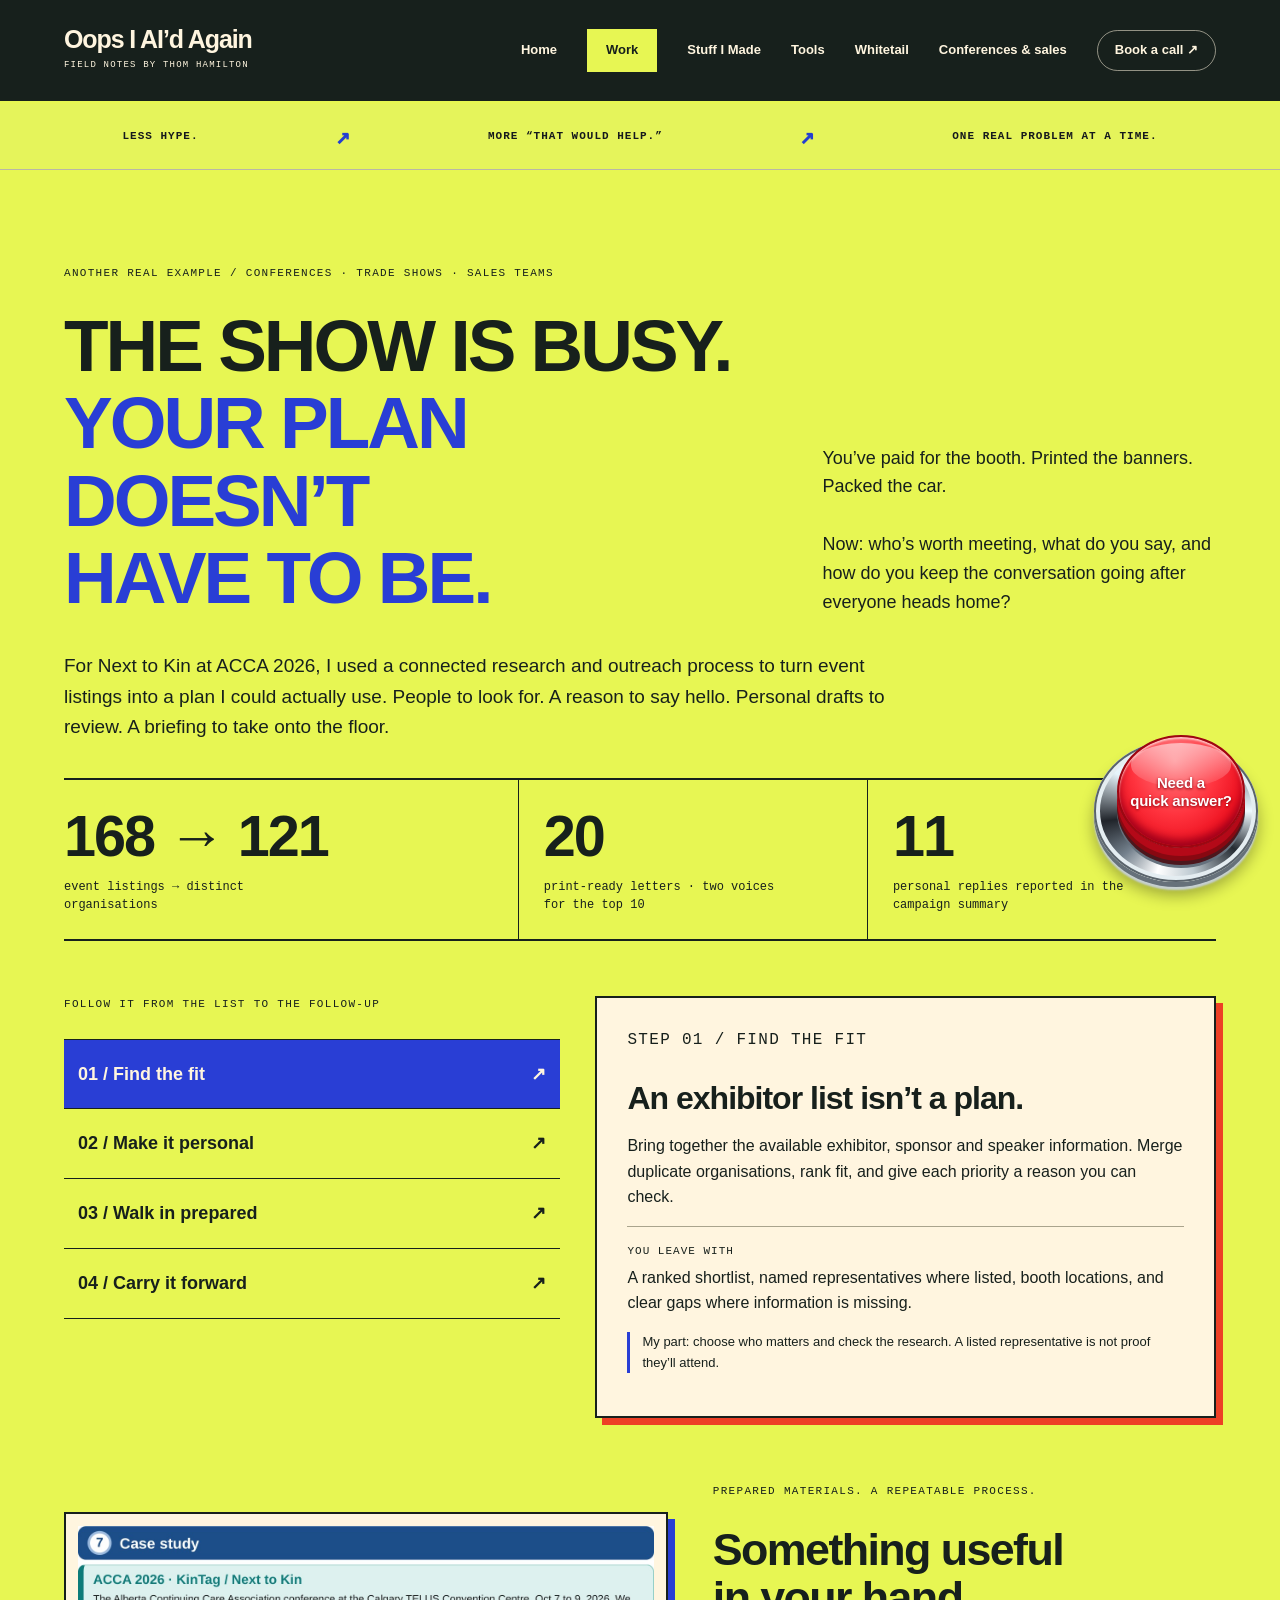
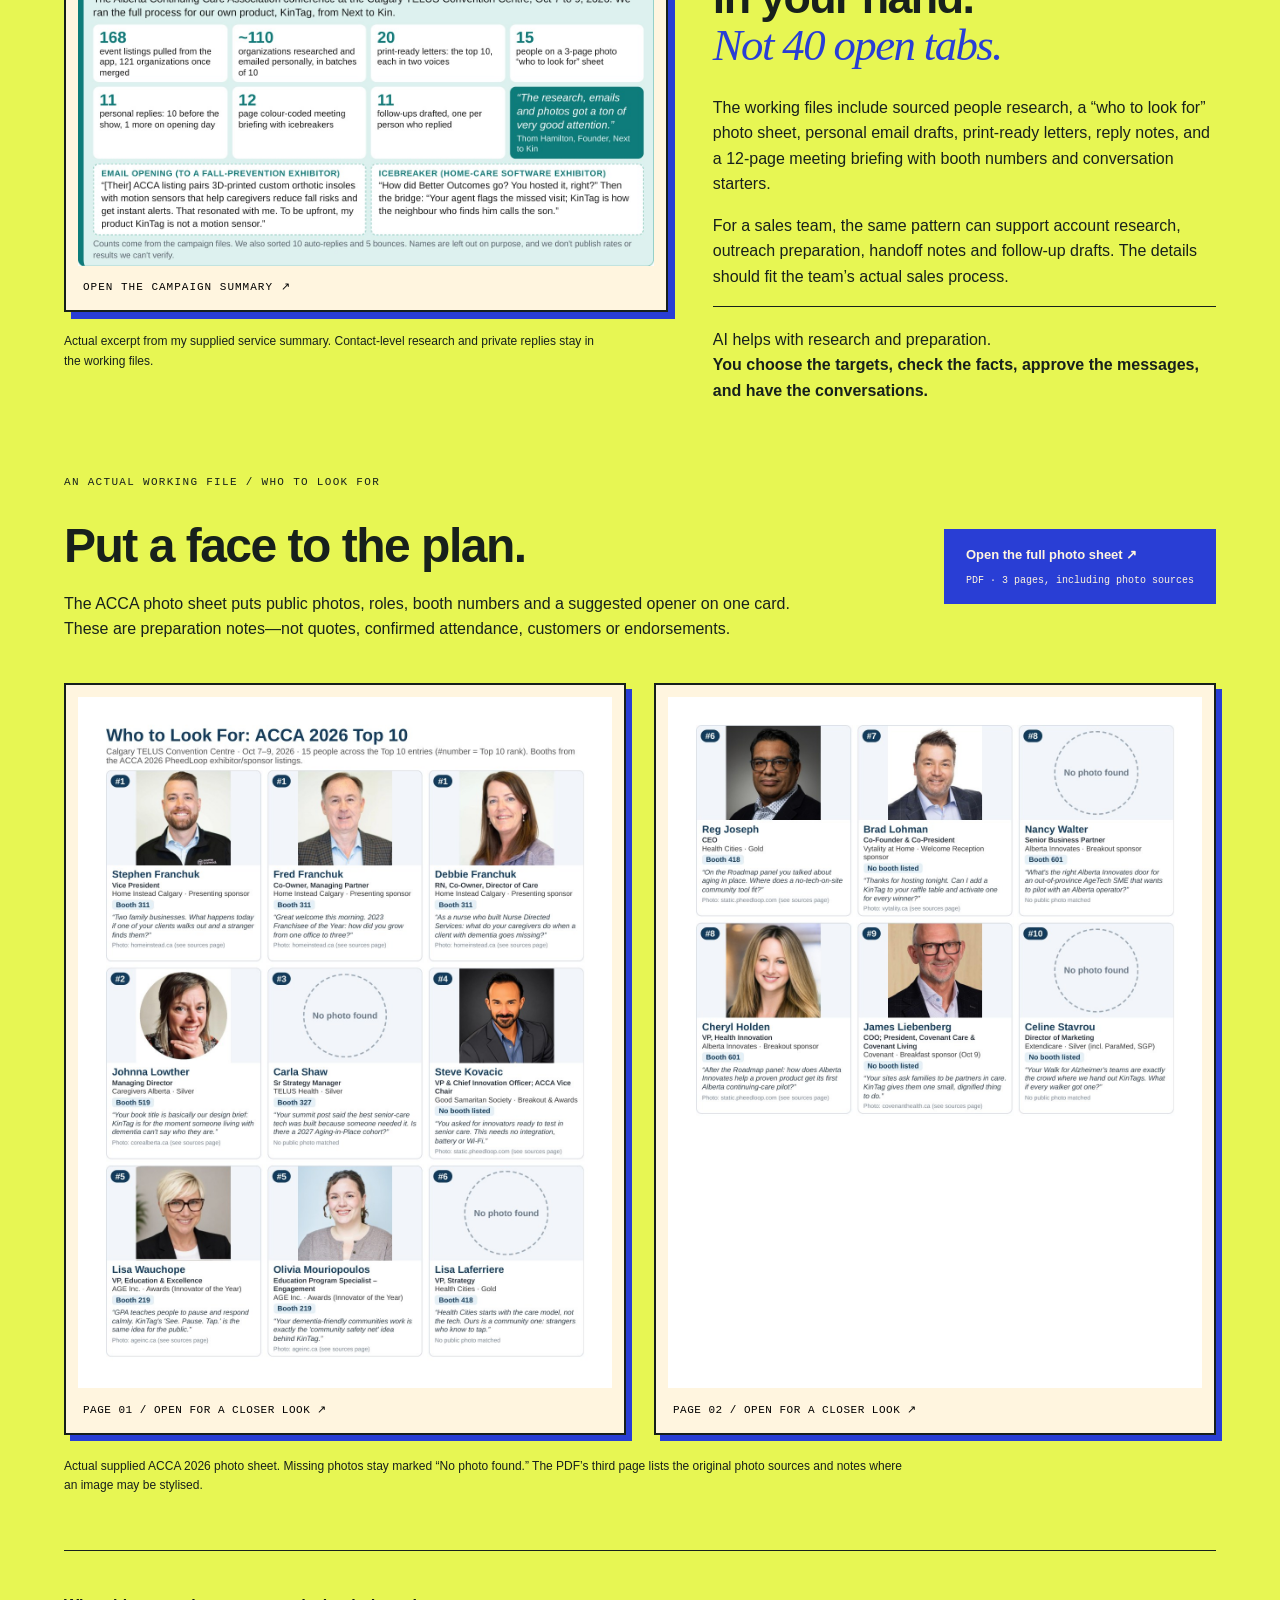
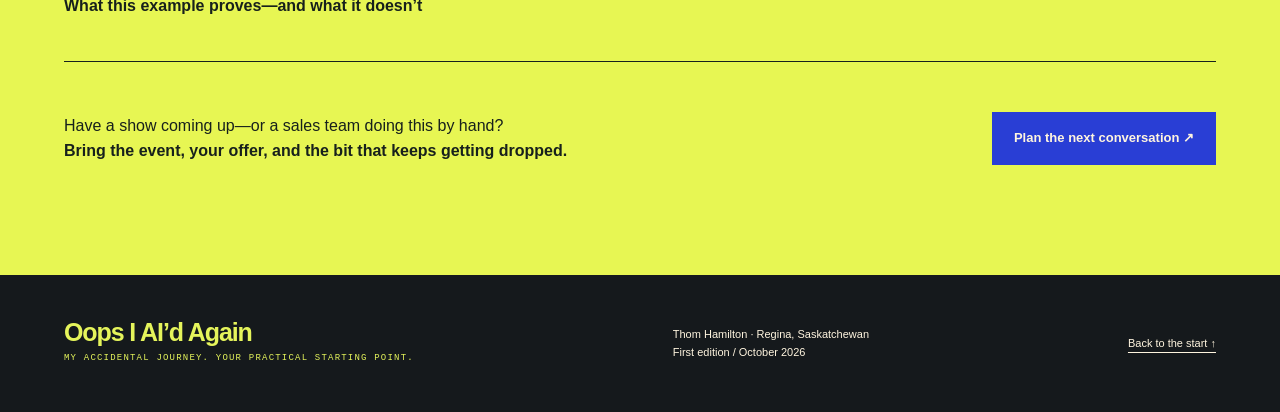
==== commit e6d8c491: "Add Stuff I Made page and media hub case study - stuff.html: case studies and portfolio, with live w" ====
--- a/conference.html
+++ b/conference.html
@@ -1,7 +1,7 @@
 <!DOCTYPE html>
 
 <html lang="en"><head><meta charset="utf-8"/><meta content="width=device-width,initial-scale=1" name="viewport"/><title>Conference and sales outreach — Oops I AI’d Again</title><meta content="Conference and sales outreach. Actual work and practical field notes from Thom Hamilton." name="description"/><link href="style.css" rel="stylesheet"/></head><body>
-<a class="skip" href="#main">Skip to content</a><header><a class="brand" href="/">Oops I AI’d Again<span>FIELD NOTES BY THOM HAMILTON</span></a><nav aria-label="Main"><a href="/">Home</a><a class="nav-work" href="work.html">Work</a><a href="/#website-check">Tools</a><a href="whitetail.html">Whitetail</a><a href="conference.html">Conferences &amp; sales</a><a class="nav-cta" href="https://calendar.app.google/zX1U5LTyb2GVK5Aa7" rel="noopener" target="_blank">Book a call ↗</a></nav></header>
+<a class="skip" href="#main">Skip to content</a><header><a class="brand" href="/">Oops I AI’d Again<span>FIELD NOTES BY THOM HAMILTON</span></a><nav aria-label="Main"><a href="/">Home</a><a class="nav-work" href="work.html">Work</a><a href="stuff.html">Stuff I Made</a><a href="/#website-check">Tools</a><a href="whitetail.html">Whitetail</a><a href="conference.html">Conferences &amp; sales</a><a class="nav-cta" href="https://calendar.app.google/zX1U5LTyb2GVK5Aa7" rel="noopener" target="_blank">Book a call ↗</a></nav></header>
 <main id="main">
 <div aria-hidden="true" class="colour-strip"><span>LESS HYPE.</span><b>↗</b><span>MORE “THAT WOULD HELP.”</span><b>↗</b><span>ONE REAL PROBLEM AT A TIME.</span></div>
 <dialog aria-labelledby="artifact-title" id="artifact-dialog"><div class="artifact-toolbar"><h2 id="artifact-title"></h2><button aria-label="Close work sample" id="close-artifact">Close ×</button></div><p id="artifact-caption"></p><div class="artifact-image-wrap"><img alt="" id="artifact-image"/></div></dialog>
--- a/style.css
+++ b/style.css
@@ -41,3 +41,82 @@
 
 /* Actual work on the homepage, at a glance. */
 .example-image{margin:-28px -28px 25px;position:relative;height:245px;overflow:hidden;border-bottom:2px solid #17201c;background:#fff5df}.example-image img{display:block;width:100%;height:100%;object-fit:cover;object-position:top;transition:transform .25s}.example-image figcaption{position:absolute;bottom:0;left:0;right:0;background:#17201ce8;color:#fff5df;padding:10px 14px;font:9px/1.4 monospace;letter-spacing:.8px}.example-links>a:nth-child(3) .example-image img{object-position:center}.example-links>a:hover .example-image img{transform:scale(1.025)}.example-links>a{overflow:hidden}.example-links>a>span{margin-top:0}@media(max-width:760px){.example-image{height:260px}}@media(prefers-reduced-motion:reduce){.example-image img{transition:none}}
+
+/* Stuff I Made + media hub case study (stuff.html, media-hub.html) */
+.stuff-more{display:inline-block;margin-top:28px;font-weight:700;font-size:15px}
+.stuff-page .stuff-hero,.stuff-page .stuff-portfolio{background:#17201c;color:#fff5df}
+.stuff-page .stuff-feature{background:var(--cobalt);color:#fff5df}
+.stuff-page .stuff-live{background:#fff5df;color:#15191c}
+.stuff-page .stuff-live .eyebrow{color:#243fd1}
+.stuff-page .stuff-live .section-intro>p:last-child{color:#4b514c}
+.stuff-page .stuff-portfolio .section-intro>p:last-child,.stuff-page .stuff-hero p{color:#e4e2d3}
+.stuff-top{display:grid;grid-template-columns:1.3fr 1fr;gap:60px;align-items:end}
+.stuff-top>*{min-width:0}
+.stuff-page .stuff-top h2{font-family:Impact,'Arial Narrow',Arial,sans-serif;font-size:clamp(54px,7vw,100px);line-height:.95;letter-spacing:-.02em;font-weight:400;margin:0 0 24px;max-width:none}
+.stuff-page .stuff-top .outline{color:transparent;-webkit-text-stroke:2px #e7f653}
+.stuff-page .section-intro h2{font-size:clamp(34px,4.4vw,58px);line-height:1.02;letter-spacing:-.04em;font-weight:900;font-family:Arial,Helvetica,sans-serif;margin:0 0 18px;max-width:900px}
+.stuff-key{font-size:13px;line-height:2.2}
+.stuff-page .badge{background:#e7f653;color:#15191c;font-weight:700;margin:0 6px 0 0}
+.stuff-page .badge.stuff-dashed,.stuff-page .stuff-concept .badge{background:none;color:#e7f653;border:1px dashed #e7f653}
+.stuff-jump{display:flex;gap:22px;flex-wrap:wrap;font-weight:700;font-size:14px}
+.stuff-jump a{color:#e7f653}
+.stuff-grid{display:grid;grid-template-columns:repeat(auto-fill,minmax(300px,1fr));gap:34px 28px;margin-top:40px}
+.stuff-card{display:flex;flex-direction:column;gap:12px;align-items:flex-start;min-width:0}
+.stuff-card h3{font-size:25px;font-weight:900;letter-spacing:-.03em;margin:2px 0 0}
+.stuff-card p{margin:0;font-size:15px;line-height:1.6}
+.stuff-links{display:flex;flex-wrap:wrap;gap:6px 18px;font-weight:700;font-size:14px}
+.stuff-shot{margin:0;width:100%}
+.stuff-frame{border:2px solid #17201c;box-shadow:5px 5px 0 #243fd1;background:var(--b,#fff);color:var(--i,#111);overflow:hidden}
+.stuff-portfolio .stuff-frame{border-color:#fff5df;box-shadow:5px 5px 0 #e7f653}
+.stuff-feature .stuff-frame{border-color:#17201c;box-shadow:6px 6px 0 #e7f653}
+.stuff-bar{display:flex;align-items:center;gap:6px;padding:9px 11px;background:#17201c;color:#e7f653;font:9px/1.5 monospace;letter-spacing:.5px;text-transform:uppercase}
+.stuff-bar i{width:7px;height:7px;border-radius:50%;background:#e7f653;opacity:.55}
+.stuff-bar span{margin-left:8px;overflow-wrap:anywhere}
+.stuff-view{display:flex;flex-direction:column;gap:10px;align-items:flex-start;justify-content:center;min-height:210px;padding:26px 22px}
+.stuff-view small{font:9px/1.5 monospace;letter-spacing:1px;opacity:.8}
+.stuff-view strong{font-family:var(--f,Arial,sans-serif);font-weight:var(--w,900);font-size:var(--s,34px);line-height:1;overflow-wrap:anywhere}
+.stuff-sub{font-size:13px;line-height:1.5;opacity:.9;max-width:34ch}
+.stuff-view b{background:var(--a,#111);color:var(--ai,#fff);font-size:11px;padding:8px 13px}
+.stuff-shot figcaption{font:9px/1.5 monospace;letter-spacing:.8px;margin-top:12px;opacity:.75}
+.stuff-page .made-next{margin-top:45px}
+.hub-stats{display:grid;grid-template-columns:repeat(3,1fr);gap:1px;background:#fff5df55;border:1px solid #fff5df55;margin:28px 0}
+.hub-stats-wide{grid-template-columns:repeat(4,1fr);margin:45px 0}
+.hub-stats div{background:var(--cobalt);padding:16px}
+.hub-stats b{display:block;font-family:Impact,'Arial Narrow',Arial,sans-serif;font-weight:400;font-size:46px;line-height:1;color:#e7f653}
+.hub-stats span{font-size:13px;line-height:1.4;display:block;margin-top:6px}
+.hub-ui{display:grid;grid-template-columns:98px 1fr;min-height:240px;background:#1c1a17;color:#f2efe8;font-size:11px}
+.hub-ui aside{background:#161411;padding:14px 10px;display:flex;flex-direction:column;gap:8px}
+.hub-ui aside strong{font:700 15px Georgia,serif}
+.hub-ui aside span{opacity:.7}
+.hub-ui aside span.on{opacity:1;color:#f4c144}
+.hub-ui>div{padding:14px;display:flex;flex-direction:column;gap:8px}
+.hub-ui p{margin:0}
+.hub-drop{border:1px dashed #5a5346;padding:12px;text-align:center;opacity:.85}
+.hub-row{display:grid;grid-template-columns:62px 1fr auto;gap:8px;padding:8px 9px;background:#232019;border:1px solid #34302a;align-items:center}
+.hub-row code{font-family:monospace;color:#f4c144}
+.hub-row em{font-style:normal;font-family:Arial,sans-serif;font-weight:400;color:#f2efe8;opacity:.75}
+.hub-two{display:grid;grid-template-columns:1.15fr 1fr;gap:50px;align-items:start;margin-top:10px}
+.hub-two>*{min-width:0}
+.hub-history{margin:50px 0}
+.hub-list{margin:0;padding-left:1.1em;display:flex;flex-direction:column;gap:10px;font-size:15px;line-height:1.6}
+.hub-gap{margin-top:36px!important}
+.hub-flow{display:grid;grid-template-columns:repeat(4,1fr);gap:28px;margin-bottom:10px}
+.hub-flow article{border-top:3px solid #e7f653;padding-top:16px}
+.hub-flow article>span{font:10px monospace;color:#e7f653}
+.hub-flow h3{font-size:20px;margin:10px 0 8px}
+.hub-flow p{margin:0;font-size:14px;color:#e0e5ff}
+.hub-timeline{list-style:none;margin:0;padding:0;border-left:2px solid #e7f653}
+.hub-timeline li{position:relative;padding:0 0 22px 22px;display:flex;flex-direction:column;gap:4px}
+.hub-timeline li::before{content:"";position:absolute;left:-7px;top:5px;width:12px;height:12px;background:#e7f653}
+.hub-timeline time{font:10px monospace;letter-spacing:1px;color:#e7f653}
+.hub-timeline strong{font-size:19px;letter-spacing:-.02em}
+.hub-timeline span{font-size:14px;line-height:1.6;color:#e0e5ff}
+.hub-bars{display:flex;flex-direction:column;gap:8px;font-size:13px}
+.hub-bars p{margin:0;display:grid;grid-template-columns:minmax(0,170px) 1fr 40px;gap:10px;align-items:center}
+.hub-bars i{display:block;height:12px;background:#e7f653}
+.hub-bars i.pre{background:repeating-linear-gradient(135deg,#e7f653 0 5px,transparent 5px 9px);border:1px solid #e7f653}
+.hub-bars em{font:12px monospace;color:#fff5df;text-align:right;font-variant-numeric:tabular-nums}
+.hub-report .case-footnotes p{margin:0 0 12px;font-size:14px;max-width:760px}
+.hub-report .case-to-talk{display:block}
+@media(max-width:900px){.stuff-top,.hub-two{grid-template-columns:1fr;gap:34px}.hub-flow{grid-template-columns:1fr 1fr}.hub-stats-wide{grid-template-columns:1fr 1fr}}
+@media(max-width:600px){.hub-stats,.hub-flow{grid-template-columns:1fr}.stuff-grid{grid-template-columns:1fr}.hub-bars p{grid-template-columns:1fr 40px}.hub-bars p span{grid-column:1/-1}}
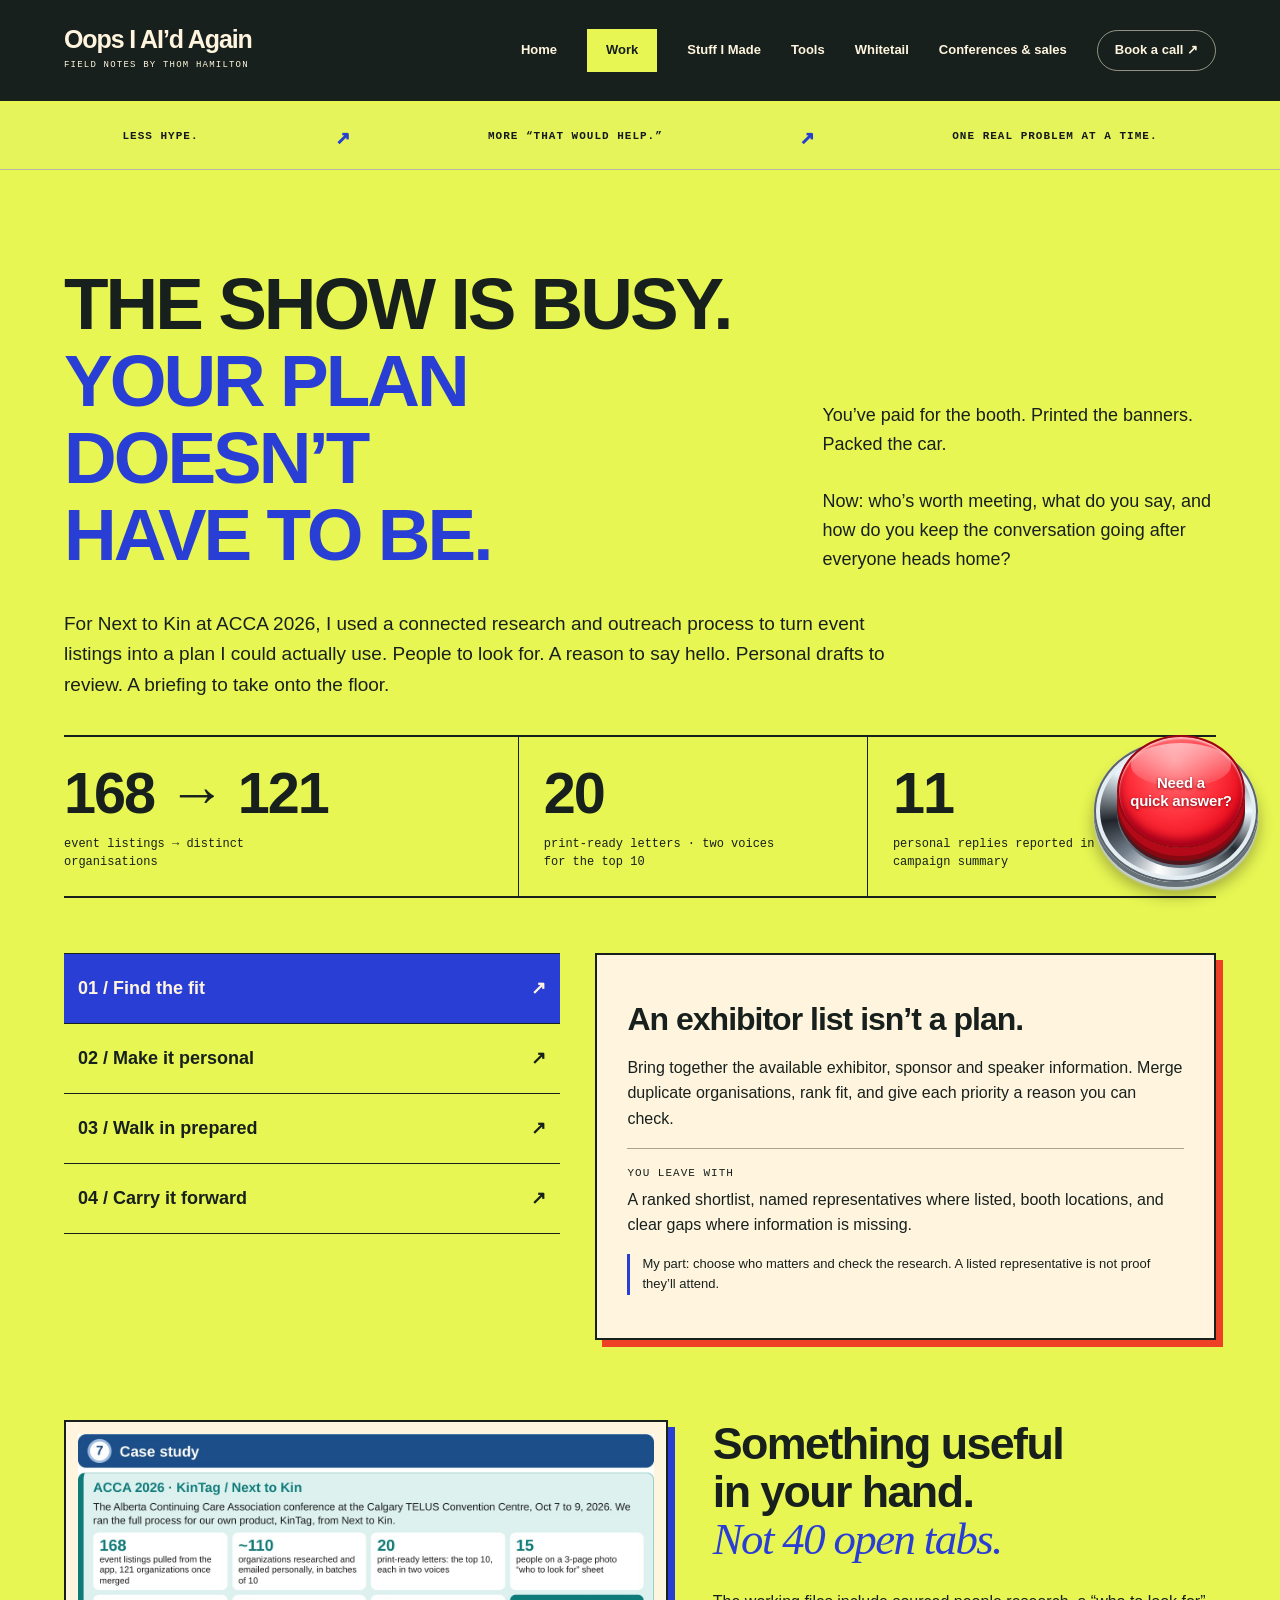
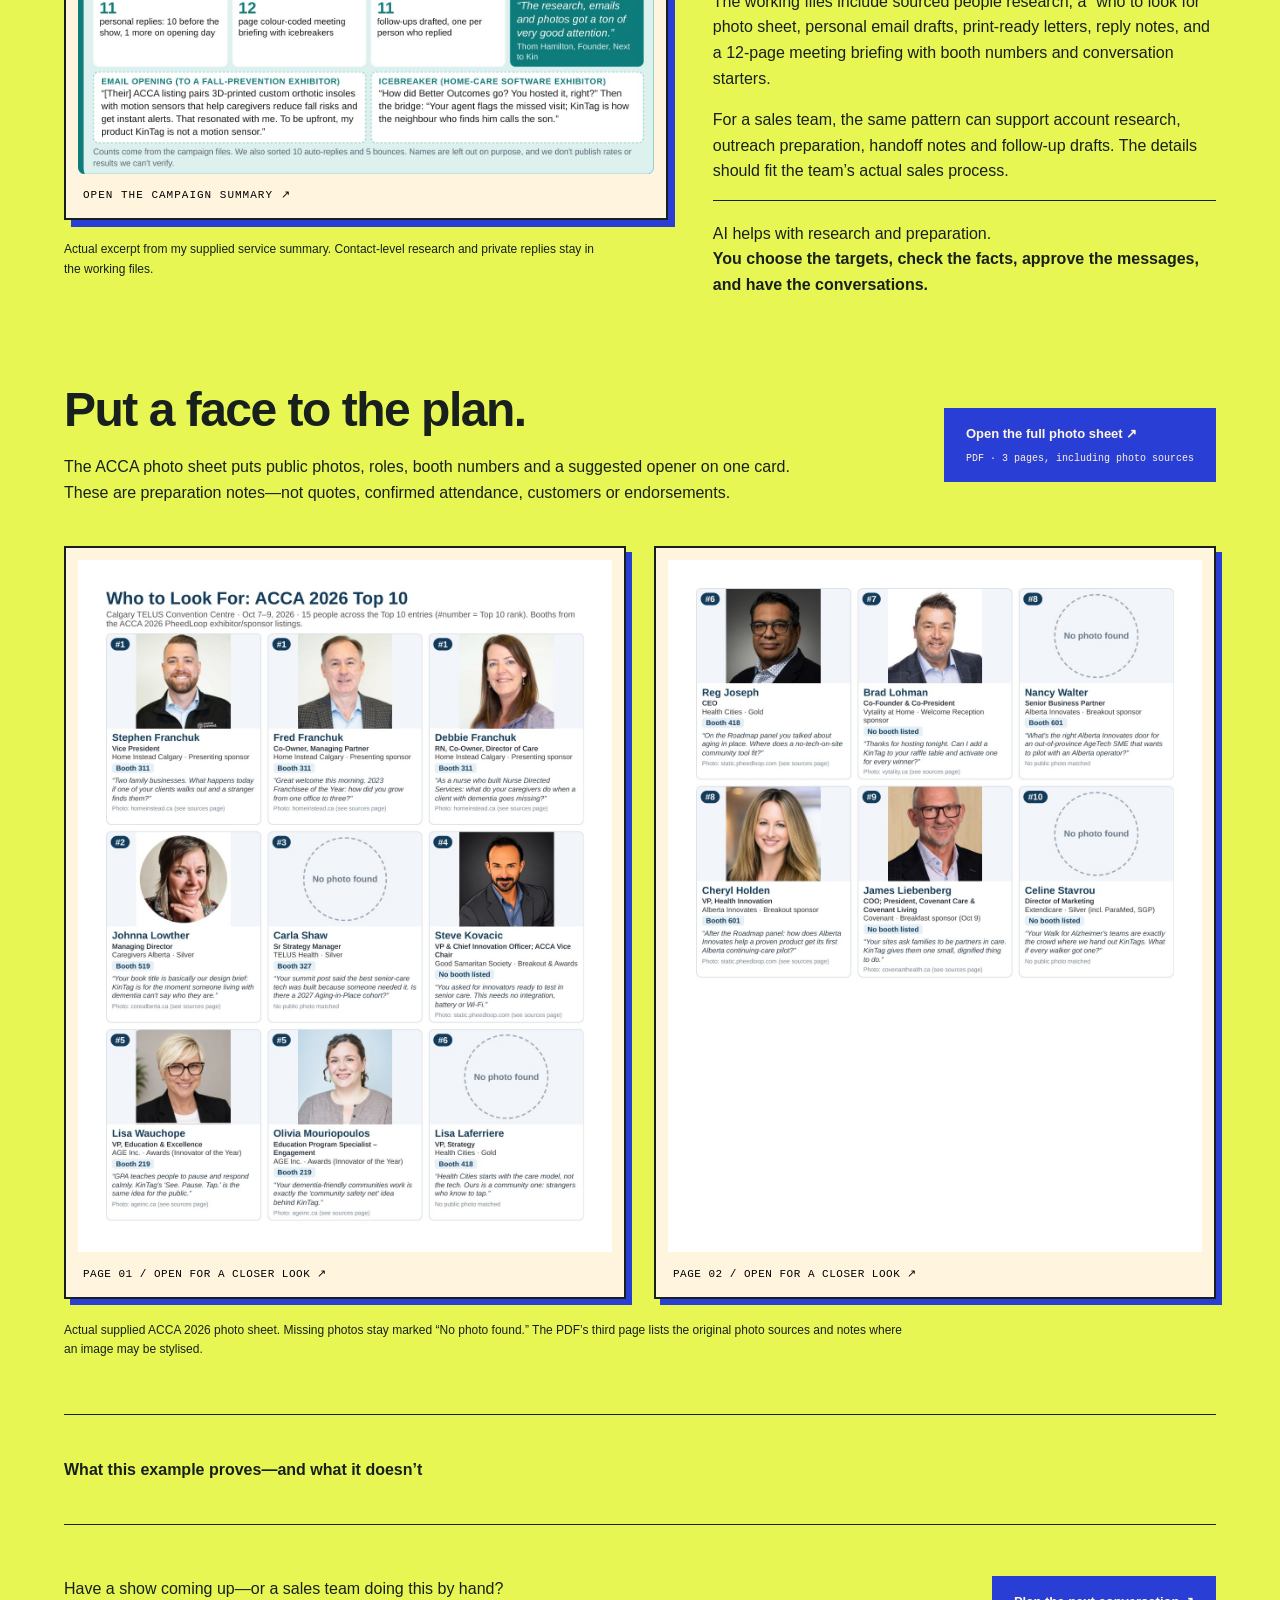
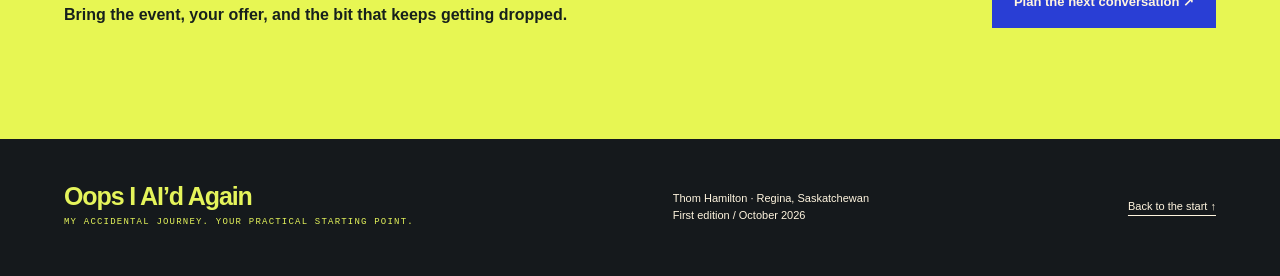
==== commit 261dfdf3: "Site-wide share image, 15-second video skip, remove eyebrow labels Co-Authored-By: Claude Opus 5.5 <" ====
--- a/conference.html
+++ b/conference.html
@@ -1,6 +1,17 @@
 <!DOCTYPE html>
 
-<html lang="en"><head><meta charset="utf-8"/><meta content="width=device-width,initial-scale=1" name="viewport"/><title>Conference and sales outreach — Oops I AI’d Again</title><meta content="Conference and sales outreach. Actual work and practical field notes from Thom Hamilton." name="description"/><link href="style.css" rel="stylesheet"/></head><body>
+<html lang="en"><head><meta charset="utf-8"/><meta content="width=device-width,initial-scale=1" name="viewport"/><title>Conference and sales outreach — Oops I AI’d Again</title><meta content="Conference and sales outreach. Actual work and practical field notes from Thom Hamilton." name="description"/><meta content="https://www.oopsiaidagain.com/conference.html" property="og:url"/>
+<meta content="website" property="og:type"/>
+<meta content="Oops I AI’d Again" property="og:site_name"/>
+<meta content="Conference and sales outreach — Oops I AI’d Again" property="og:title"/>
+<meta content="Conference and sales outreach. Actual work and practical field notes from Thom Hamilton." property="og:description"/>
+<meta content="https://www.oopsiaidagain.com/assets/og.png" property="og:image"/>
+<meta content="1200" property="og:image:width"/>
+<meta content="630" property="og:image:height"/>
+<meta content="Oops I AI’d Again: AI is a lot. Let’s start with your problem. As seen in The Globe and Mail, 980 CJME, SaskToday and 620 CKRM." property="og:image:alt"/>
+<meta content="summary_large_image" name="twitter:card"/>
+<meta content="https://www.oopsiaidagain.com/assets/og.png" name="twitter:image"/>
+<link href="style.css" rel="stylesheet"/></head><body>
 <a class="skip" href="#main">Skip to content</a><header><a class="brand" href="/">Oops I AI’d Again<span>FIELD NOTES BY THOM HAMILTON</span></a><nav aria-label="Main"><a href="/">Home</a><a class="nav-work" href="work.html">Work</a><a href="stuff.html">Stuff I Made</a><a href="/#website-check">Tools</a><a href="whitetail.html">Whitetail</a><a href="conference.html">Conferences &amp; sales</a><a class="nav-cta" href="https://calendar.app.google/zX1U5LTyb2GVK5Aa7" rel="noopener" target="_blank">Book a call ↗</a></nav></header>
 <main id="main">
 <div aria-hidden="true" class="colour-strip"><span>LESS HYPE.</span><b>↗</b><span>MORE “THAT WOULD HELP.”</span><b>↗</b><span>ONE REAL PROBLEM AT A TIME.</span></div>
--- a/style.css
+++ b/style.css
@@ -120,3 +120,55 @@
 .hub-report .case-to-talk{display:block}
 @media(max-width:900px){.stuff-top,.hub-two{grid-template-columns:1fr;gap:34px}.hub-flow{grid-template-columns:1fr 1fr}.hub-stats-wide{grid-template-columns:1fr 1fr}}
 @media(max-width:600px){.hub-stats,.hub-flow{grid-template-columns:1fr}.stuff-grid{grid-template-columns:1fr}.hub-bars p{grid-template-columns:1fr 40px}.hub-bars p span{grid-column:1/-1}}
+
+/* No Fare! case study + press */
+.nf-press{margin:0 0 50px}
+.press-list{list-style:none;margin:14px 0 0;padding:0;display:grid;grid-template-columns:repeat(auto-fill,minmax(260px,1fr));gap:14px}
+.press-list a{display:flex;flex-direction:column;gap:8px;height:100%;padding:16px 18px;background:#15191c;color:#fff5df;text-decoration:none;border:2px solid #15191c;box-shadow:5px 5px 0 #e7f653;transition:transform .15s}
+.press-list a:hover,.press-list a:focus-visible{transform:translate(-2px,-2px)}
+.press-list span{font:10px/1.4 monospace;letter-spacing:1px;color:#e7f653}
+.press-list strong{font-size:17px;line-height:1.3;letter-spacing:-.01em}
+.press-list em{font-style:normal;font-size:13px;font-weight:700;margin-top:auto;color:#e7f653}
+.nf-links{margin:30px 0 6px}
+.nf-links a{color:#e7f653}
+.nf-ui{background:#fff;color:#152030;font-family:Arial,sans-serif}
+.nf-ui-hero{position:relative;background:#1d4ea6;color:#fff;padding:22px 20px 16px;overflow:hidden}
+.nf-ui-hero svg{position:absolute;inset:0;width:100%;height:100%}
+.nf-ui-hero strong{position:relative;display:block;font-size:34px;font-weight:900;letter-spacing:-1.5px;line-height:1}
+.nf-ui-hero strong span{color:#f3c947}
+.nf-ui-hero small{position:relative;display:block;font-size:13px;margin:4px 0 36px}
+.nf-ui-count{position:relative;display:grid;grid-template-columns:repeat(3,1fr);gap:8px}
+.nf-ui-count p{margin:0;background:#f3c947;color:#152030;border-radius:6px;padding:6px 8px;font-weight:900;font-size:20px;line-height:1}
+.nf-ui-count span{display:block;font-size:8px;letter-spacing:.4px;margin-top:3px}
+.nf-ui-board{padding:6px 16px 10px}
+.nf-ui-board p{margin:0;display:grid;grid-template-columns:50px 1fr auto;gap:10px;align-items:center;padding:9px 0;border-top:1px solid #d9dee6;font-size:13px}
+.nf-ui-board p:first-child{border-top:0}
+.nf-ui-board em{font-style:normal;font-size:9px;font-weight:700;text-align:center;padding:3px 0;border-radius:3px}
+.nf-ui-board em.o{background:#1d4ea6;color:#fff}
+.nf-ui-board em.r{background:#fff5d6;border:1px solid #f3c947}
+.nf-ui-board time{font-weight:700;color:#e4383f}
+/* Homepage: in the news */
+.news-band{background:#15191c;color:#fff5df}
+.news-grid{display:grid;grid-template-columns:1.25fr 1fr;gap:60px;align-items:center}
+.news-grid>*{min-width:0}
+.news-band .eyebrow{color:#e7f653}
+.news-band h2{font-family:Impact,'Arial Narrow',Arial,sans-serif;font-weight:400;font-size:clamp(48px,6.5vw,92px);line-height:.95;text-transform:uppercase;margin:14px 0 22px;color:#e7f653;letter-spacing:0}
+.news-band h2 .outline{-webkit-text-stroke:2px #fff5df}
+.news-band .news-lede{font-size:18px;line-height:1.55;max-width:560px}
+.news-outlets{display:flex;flex-wrap:wrap;gap:10px;margin:24px 0 28px;padding:0;list-style:none}
+.news-outlets a{display:inline-block;padding:7px 12px;border:1px solid #fff5df66;color:#fff5df;font-weight:700;font-size:14px;text-decoration:none}
+.news-outlets a:hover,.news-outlets a:focus-visible{background:#e7f653;color:#15191c;border-color:#e7f653}
+.news-stats{display:flex;gap:28px;margin:0 0 28px;flex-wrap:wrap}
+.news-stats b{display:block;font-family:Impact,'Arial Narrow',Arial,sans-serif;font-weight:400;font-size:44px;line-height:1;color:#e7f653}
+.news-stats span{font-size:13px}
+.news-band .stuff-frame{border-color:#fff5df;box-shadow:8px 8px 0 #e7f653;transform:rotate(1.5deg)}
+.news-band figcaption{margin-top:14px}
+@media(max-width:900px){.news-grid{grid-template-columns:1fr;gap:40px}.news-band .stuff-frame{transform:none}}
+@media(max-width:600px){.press-list{grid-template-columns:1fr}.nf-ui-hero strong{font-size:28px}}
+.press-list em,.nf-ui-board em{font-family:Arial,Helvetica,sans-serif}
+.news-band .button{background:#e7f653;color:#15191c;border-color:#e7f653;display:inline-flex;gap:14px;align-items:center;padding:16px 22px;font-weight:700;text-decoration:none}
+.intro-skip{display:block;margin:14px 0 0;background:transparent;color:#fff5df;border:1px solid #fff5df88;padding:10px 16px;font:700 13px Arial,sans-serif;cursor:pointer}
+.intro-skip:hover,.intro-skip:focus-visible{background:#e7f653;color:#15191c;border-color:#e7f653}
+.intro-skip[hidden]{display:none}
+/* Eyebrow labels removed site-wide */
+.eyebrow,.gate-label,.hero-rule,#less-note,.example-links>a>span,.case-benefits article>span,.hub-flow article>span{display:none!important}
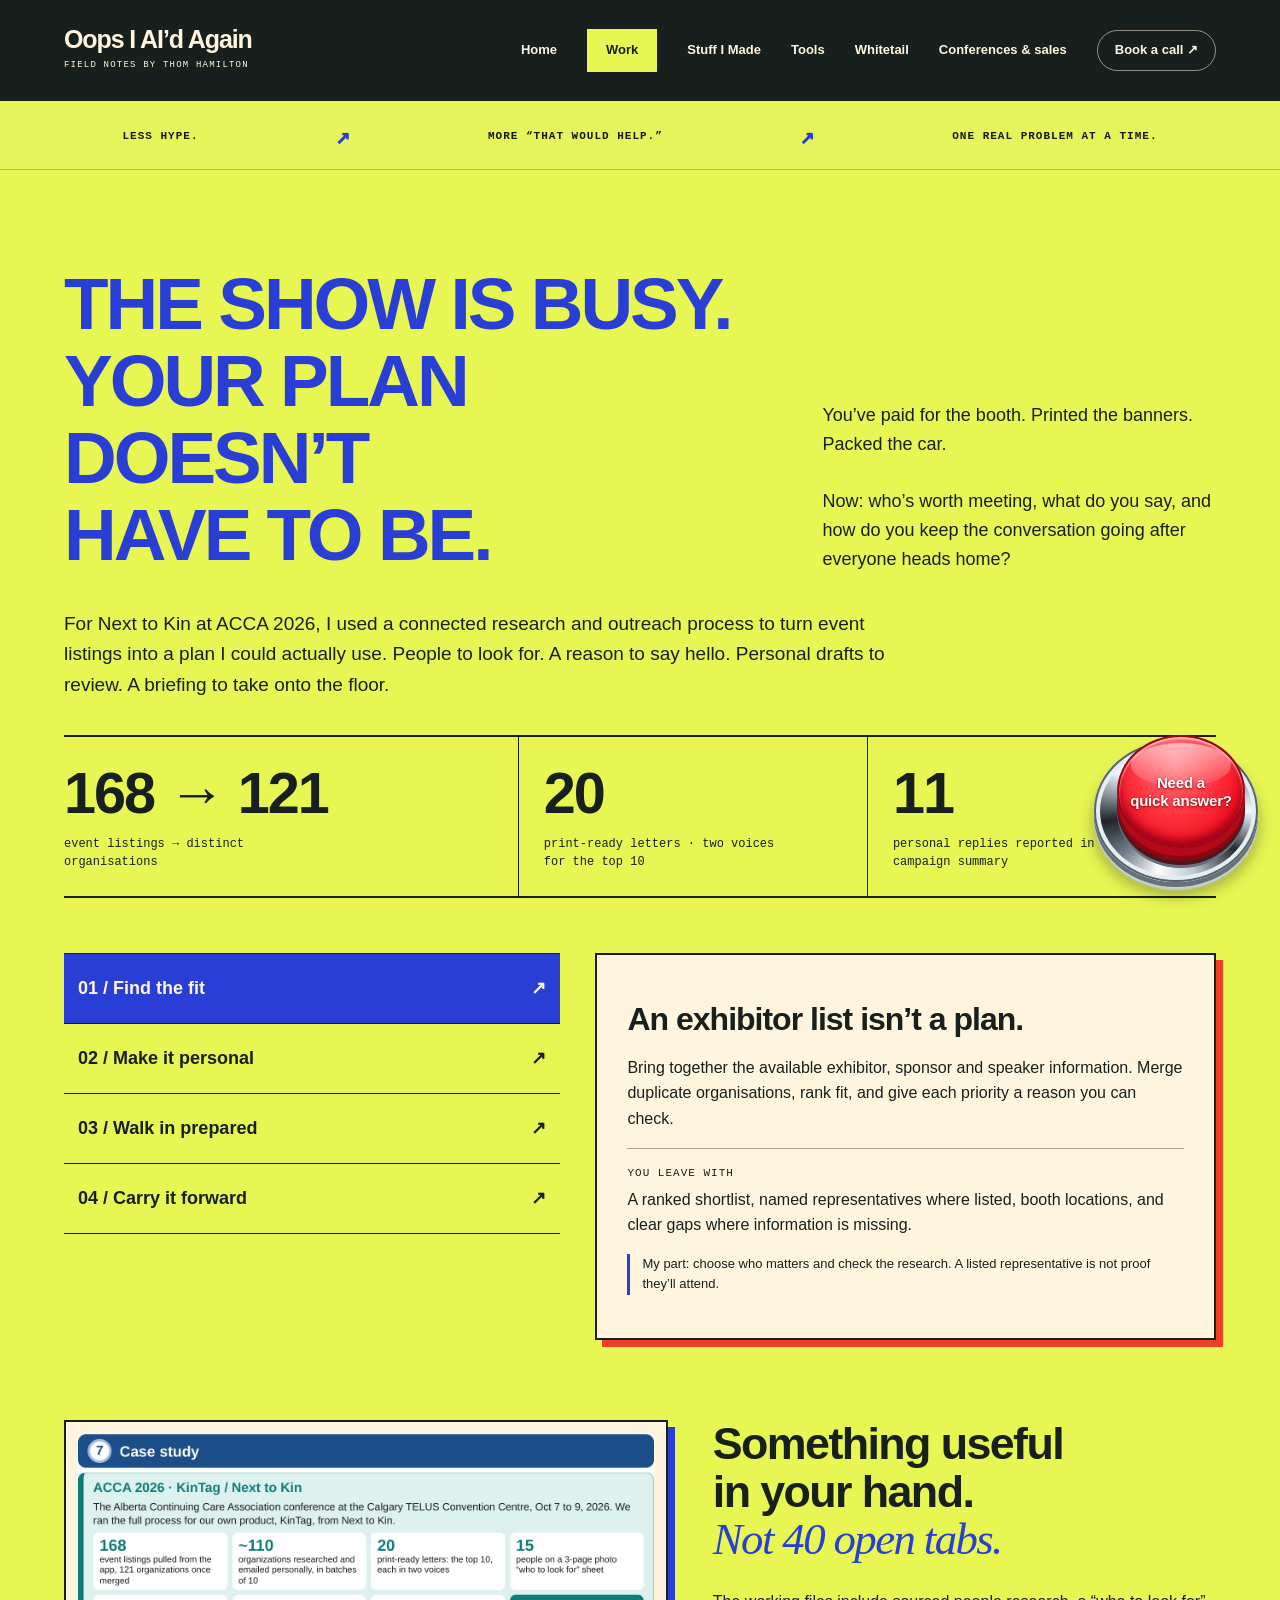
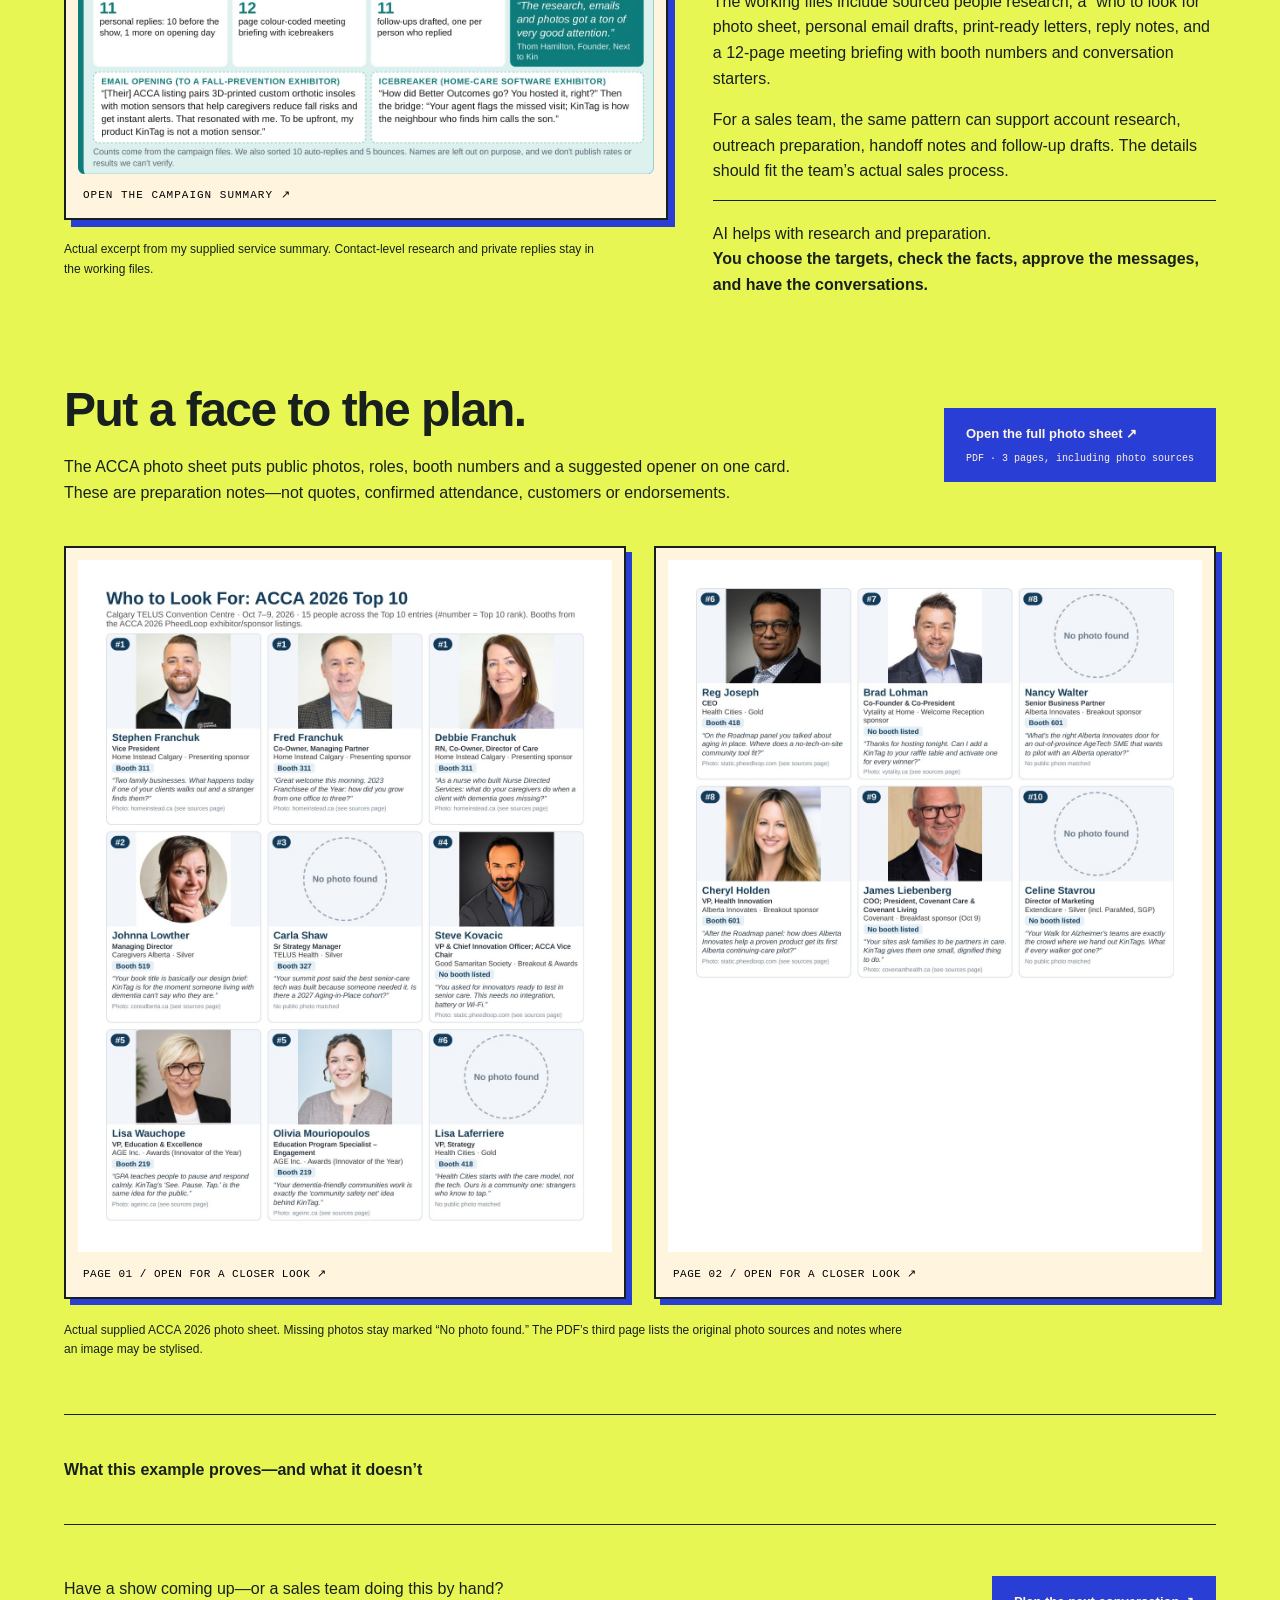
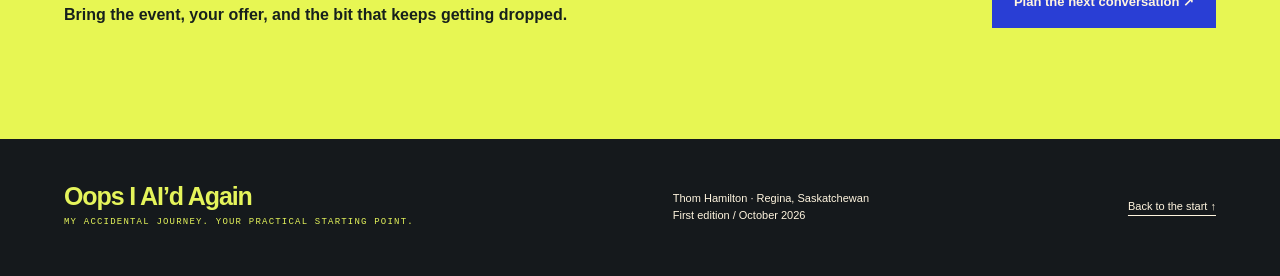
==== commit e7dc3564: "Lighten news band; add typed headlines, counting stats and fade-ins Co-Authored-By: Claude Opus 5.5 " ====
--- a/conference.html
+++ b/conference.html
@@ -17,4 +17,4 @@
 <div aria-hidden="true" class="colour-strip"><span>LESS HYPE.</span><b>↗</b><span>MORE “THAT WOULD HELP.”</span><b>↗</b><span>ONE REAL PROBLEM AT A TIME.</span></div>
 <dialog aria-labelledby="artifact-title" id="artifact-dialog"><div class="artifact-toolbar"><h2 id="artifact-title"></h2><button aria-label="Close work sample" id="close-artifact">Close ×</button></div><p id="artifact-caption"></p><div class="artifact-image-wrap"><img alt="" id="artifact-image"/></div></dialog>
 <section class="section conference-case" id="conference"><div class="conference-top"><div><p class="eyebrow">ANOTHER REAL EXAMPLE / CONFERENCES · TRADE SHOWS · SALES TEAMS</p><h2>THE SHOW IS BUSY.<br/><span>YOUR PLAN DOESN’T<br/>HAVE TO BE.</span></h2></div><p>You’ve paid for the booth. Printed the banners. Packed the car.<br/><br/>Now: who’s worth meeting, what do you say, and how do you keep the conversation going after everyone heads home?</p></div><p class="conference-lede">For Next to Kin at ACCA 2026, I used a connected research and outreach process to turn event listings into a plan I could actually use. People to look for. A reason to say hello. Personal drafts to review. A briefing to take onto the floor.</p><div class="conference-stats"><div><strong>168 → 121</strong><span>event listings → distinct organisations</span></div><div><strong>20</strong><span>print-ready letters · two voices for the top 10</span></div><div><strong>11</strong><span>personal replies reported in the campaign summary</span></div></div><div class="conference-walkthrough"><div><p class="eyebrow">FOLLOW IT FROM THE LIST TO THE FOLLOW-UP</p><div aria-label="Explore the conference outreach process" class="conference-controls" role="group"><button aria-pressed="true" data-conference="0" type="button">01 / Find the fit <span>↗</span></button><button aria-pressed="false" data-conference="1" type="button">02 / Make it personal <span>↗</span></button><button aria-pressed="false" data-conference="2" type="button">03 / Walk in prepared <span>↗</span></button><button aria-pressed="false" data-conference="3" type="button">04 / Carry it forward <span>↗</span></button></div></div><div aria-label="Selected outreach step" aria-live="polite" class="conference-panel" id="conference-panel" role="region"><p class="eyebrow" id="conference-step">STEP 01 / FIND THE FIT</p><h3 id="conference-title">An exhibitor list isn’t a plan.</h3><p id="conference-description">Bring together the available exhibitor, sponsor and speaker information. Merge duplicate organisations, rank fit, and give each priority a reason you can check.</p><p class="conference-output"><strong>You leave with</strong><span id="conference-output">A ranked shortlist, named representatives where listed, booth locations, and clear gaps where information is missing.</span></p><p id="conference-human">My part: choose who matters and check the research. A listed representative is not proof they’ll attend.</p></div></div><div class="conference-evidence"><figure><button aria-label="Inspect the actual ACCA campaign summary excerpt" data-artifact="conference-proof" type="button"><img alt="Excerpt from the supplied ACCA 2026 campaign summary showing preparation counts, reported replies and anonymised outreach examples" height="798" loading="lazy" src="assets/conference-proof.jpg" width="1350"/><span>OPEN THE CAMPAIGN SUMMARY ↗</span></button><figcaption>Actual excerpt from my supplied service summary. Contact-level research and private replies stay in the working files.</figcaption></figure><div><p class="eyebrow">PREPARED MATERIALS. A REPEATABLE PROCESS.</p><h3>Something useful<br/>in your hand.<br/><em>Not 40 open tabs.</em></h3><p>The working files include sourced people research, a “who to look for” photo sheet, personal email drafts, print-ready letters, reply notes, and a 12-page meeting briefing with booth numbers and conversation starters.</p><p>For a sales team, the same pattern can support account research, outreach preparation, handoff notes and follow-up drafts. The details should fit the team’s actual sales process.</p><p class="conference-approval">AI helps with research and preparation.<br/><strong>You choose the targets, check the facts, approve the messages, and have the conversations.</strong></p></div></div><div class="conference-photo-proof"><div class="photo-proof-heading"><div><p class="eyebrow">AN ACTUAL WORKING FILE / WHO TO LOOK FOR</p><h3>Put a face to the plan.</h3><p>The ACCA photo sheet puts public photos, roles, booth numbers and a suggested opener on one card. These are preparation notes—not quotes, confirmed attendance, customers or endorsements.</p></div><a class="button" href="assets/conference-photo-sheet.pdf" rel="noopener" target="_blank">Open the full photo sheet ↗<span class="photo-pdf-note">PDF · 3 pages, including photo sources</span></a></div><div class="conference-photo-pages"><figure><button aria-label="Enlarge page one of the actual ACCA photo sheet" data-artifact="conference-photos-1" type="button"><img alt="Page one of Thom’s ACCA 2026 who-to-look-for sheet with public profile photos, roles, booths and suggested openers" height="1584" loading="lazy" src="assets/conference-photos-1.jpg" width="1224"/><span>PAGE 01 / OPEN FOR A CLOSER LOOK ↗</span></button></figure><figure><button aria-label="Enlarge page two of the actual ACCA photo sheet" data-artifact="conference-photos-2" type="button"><img alt="Page two of the ACCA photo sheet, including clearly marked gaps where no matching public photo was found" height="1584" loading="lazy" src="assets/conference-photos-2.jpg" width="1224"/><span>PAGE 02 / OPEN FOR A CLOSER LOOK ↗</span></button></figure></div><p class="photo-proof-caption">Actual supplied ACCA 2026 photo sheet. Missing photos stay marked “No photo found.” The PDF’s third page lists the original photo sources and notes where an image may be stylised.</p></div><details class="conference-record"><summary>What this example proves—and what it doesn’t</summary><p>This is my own Next to Kin / KinTag campaign for ACCA 2026 in Calgary, October 7–9. The supplied playbook and campaign summary describe 168 listings merged into 121 organisations, 20 letter variants for the top 10, a 12-page briefing, and 11 personal replies. The summary separates those replies from 10 auto-replies and 5 bounces.</p><p>These are documented preparation and reported reply counts, not independently audited results, booked meetings, sales or a conversion rate. The exhibit and sponsor research distinguishes listed people from likely contacts; it doesn’t establish who attended. Follow-up drafts are preparation, not proof of a completed sale.</p><p>Every event has different data and access limits. We agree on the scope first. Event outreach is quoted for the research, volume, materials and support involved; the site’s $999 AI implementation starting price is not a fixed price for a complete conference campaign.</p></details><div class="conference-cta"><p>Have a show coming up—or a sales team doing this by hand?<br/><strong>Bring the event, your offer, and the bit that keeps getting dropped.</strong></p><a class="button" href="https://calendar.app.google/zX1U5LTyb2GVK5Aa7" rel="noopener" target="_blank">Plan the next conversation ↗</a></div></section>
-</main><footer><a class="brand" href="/">Oops I AI’d Again<span>MY ACCIDENTAL JOURNEY. YOUR PRACTICAL STARTING POINT.</span></a><p>Thom Hamilton · Regina, Saskatchewan<br/>First edition / October 2026</p><a href="#main">Back to the start ↑</a></footer><button aria-controls="thom-bot" aria-expanded="false" class="bot-launch" id="thom-bot-toggle"><span class="bot-button-face"><span>Need a<br/>quick answer?</span></span></button><aside aria-labelledby="bot-title" aria-modal="false" class="thom-bot" hidden="" id="thom-bot" role="dialog"><div class="bot-head"><div><span>OOPS / A LITTLE HELP</span><h2 id="bot-title">Ask about Thom.</h2></div><button aria-label="Close chat" id="bot-close" type="button">×</button></div><p class="bot-intro">I’m the site’s AI helper, not Thom. I can explain his work and help you find a place to start.</p><div aria-label="Conversation" aria-live="polite" class="bot-messages" id="bot-messages" role="log" tabindex="0"><div class="bot-message assistant"><p>What are you curious about? The things Thom builds, how he approaches a problem, or whether a chat might help?</p></div></div><div class="bot-suggestions" id="bot-suggestions"><button type="button">What does Thom actually do?</button><button type="button">What did he build for Whitetail?</button><button type="button">How much does it cost to work with him?</button></div><form id="bot-form"><label class="bot-label" for="bot-question">Your question</label><div class="bot-input"><textarea aria-describedby="bot-privacy" id="bot-question" maxlength="1200" placeholder="Ask me something…" required="" rows="2"></textarea><button id="bot-send" type="submit">Ask ↗</button></div></form><p id="bot-status" role="status"></p><p id="bot-privacy">Messages go to the AI service. Leave out private or customer information. This chat doesn’t email Thom.</p><div class="bot-foot"><a href="https://calendar.app.google/zX1U5LTyb2GVK5Aa7" rel="noopener" target="_blank">Talk to the actual Thom ↗</a><button id="bot-clear" type="button">Clear chat</button></div></aside><script src="app.js"></script><script src="bot.js"></script></body></html>
+</main><footer><a class="brand" href="/">Oops I AI’d Again<span>MY ACCIDENTAL JOURNEY. YOUR PRACTICAL STARTING POINT.</span></a><p>Thom Hamilton · Regina, Saskatchewan<br/>First edition / October 2026</p><a href="#main">Back to the start ↑</a></footer><button aria-controls="thom-bot" aria-expanded="false" class="bot-launch" id="thom-bot-toggle"><span class="bot-button-face"><span>Need a<br/>quick answer?</span></span></button><aside aria-labelledby="bot-title" aria-modal="false" class="thom-bot" hidden="" id="thom-bot" role="dialog"><div class="bot-head"><div><span>OOPS / A LITTLE HELP</span><h2 id="bot-title">Ask about Thom.</h2></div><button aria-label="Close chat" id="bot-close" type="button">×</button></div><p class="bot-intro">I’m the site’s AI helper, not Thom. I can explain his work and help you find a place to start.</p><div aria-label="Conversation" aria-live="polite" class="bot-messages" id="bot-messages" role="log" tabindex="0"><div class="bot-message assistant"><p>What are you curious about? The things Thom builds, how he approaches a problem, or whether a chat might help?</p></div></div><div class="bot-suggestions" id="bot-suggestions"><button type="button">What does Thom actually do?</button><button type="button">What did he build for Whitetail?</button><button type="button">How much does it cost to work with him?</button></div><form id="bot-form"><label class="bot-label" for="bot-question">Your question</label><div class="bot-input"><textarea aria-describedby="bot-privacy" id="bot-question" maxlength="1200" placeholder="Ask me something…" required="" rows="2"></textarea><button id="bot-send" type="submit">Ask ↗</button></div></form><p id="bot-status" role="status"></p><p id="bot-privacy">Messages go to the AI service. Leave out private or customer information. This chat doesn’t email Thom.</p><div class="bot-foot"><a href="https://calendar.app.google/zX1U5LTyb2GVK5Aa7" rel="noopener" target="_blank">Talk to the actual Thom ↗</a><button id="bot-clear" type="button">Clear chat</button></div></aside><script src="app.js"></script><script src="motion.js"></script><script src="bot.js"></script></body></html>
--- a/style.css
+++ b/style.css
@@ -172,3 +172,27 @@
 .intro-skip[hidden]{display:none}
 /* Eyebrow labels removed site-wide */
 .eyebrow,.gate-label,.hero-rule,#less-note,.example-links>a>span,.case-benefits article>span,.hub-flow article>span{display:none!important}
+/* News band: light, so the page doesn't open blue-then-black */
+.news-band{background:#fff5df;color:#15191c}
+.news-band h2{color:#243fd1}
+.news-band h2 .outline{-webkit-text-stroke:2px #15191c}
+.news-band .news-lede strong{color:#243fd1}
+.news-stats b{color:#243fd1}
+.news-outlets a{border-color:#15191c55;color:#15191c}
+.news-outlets a:hover,.news-outlets a:focus-visible{background:#243fd1;color:#fff5df;border-color:#243fd1}
+.news-band .stuff-frame{border-color:#15191c;box-shadow:8px 8px 0 #243fd1}
+.news-band .button{background:#243fd1;color:#fff5df;border-color:#243fd1}
+.news-band figcaption{color:#4b514c}
+/* Motion (added by motion.js only when the visitor allows motion) */
+.tw{display:inline-block;white-space:nowrap}
+.motion [data-typed=wrapped] .tc{opacity:0;transition:opacity .14s ease}
+.motion [data-typed=wrapped] .tc.on{opacity:1}
+.motion .rv{opacity:0;translate:0 18px;transition:opacity .7s ease var(--d,0ms),translate .7s cubic-bezier(.2,.7,.2,1) var(--d,0ms)}
+.motion .rv.in{opacity:1;translate:0 0}
+.motion .hero-work-piece.rv{translate:0 30px}
+.motion .hero-work-piece.rv.in{translate:0 0}
+.motion .example-links>a,.motion .stuff-card,.motion .press-list a{transition:opacity .7s ease var(--d,0ms),translate .7s cubic-bezier(.2,.7,.2,1) var(--d,0ms),transform .2s ease,box-shadow .2s ease}
+.motion .example-links>a.in:hover,.motion .stuff-card.in:hover{transform:translateY(-4px)}
+.motion .colour-strip b{display:inline-block;animation:nudge 2.6s ease-in-out infinite}
+@keyframes nudge{0%,100%{transform:translate(0,0)}50%{transform:translate(4px,-4px)}}
+@media(prefers-reduced-motion:reduce){.motion .colour-strip b{animation:none}}
